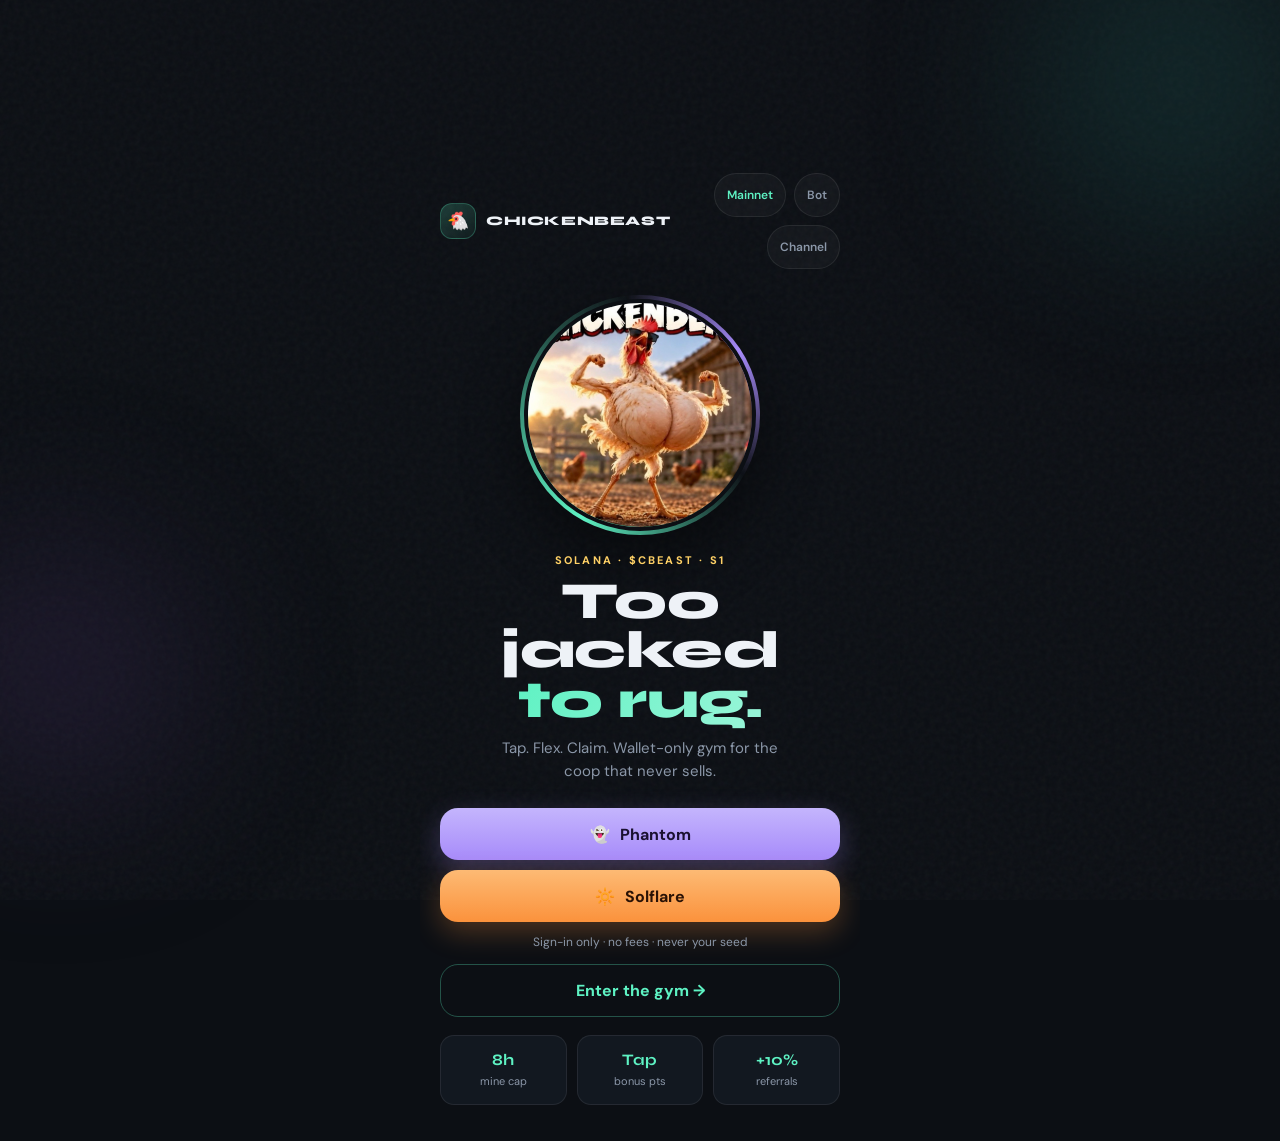
==== index.html @ 119852f8 "Feature pack: missions, streak calendar, sound, confetti, share card, weekly board" ====
<!DOCTYPE html>
<html lang="en">
<head>
  <meta charset="UTF-8" />
  <meta name="viewport" content="width=device-width, initial-scale=1, maximum-scale=1, user-scalable=no, viewport-fit=cover" />
  <title>CHICKENBEAST — Too Jacked To Rug</title>
  <meta name="theme-color" content="#0c0f14" />
  <meta name="apple-mobile-web-app-capable" content="yes" />
  <meta name="apple-mobile-web-app-status-bar-style" content="black-translucent" />
  <meta name="mobile-web-app-capable" content="yes" />
  <meta name="format-detection" content="telephone=no" />
  <script src="https://telegram.org/js/telegram-web-app.js"></script>
  <link rel="preconnect" href="https://fonts.googleapis.com" />
  <link rel="preconnect" href="https://fonts.gstatic.com" crossorigin />
  <link href="https://fonts.googleapis.com/css2?family=DM+Sans:opsz,wght@9..40,400;500;600;700&family=Syne:wght@700;800&display=swap" rel="stylesheet" />
  <link rel="stylesheet" href="styles.css" />
  <link rel="icon" href="data:image/svg+xml,<svg xmlns='http://www.w3.org/2000/svg' viewBox='0 0 100 100'><text y='.9em' font-size='90'>🐔</text></svg>" />
</head>
<body class="booting">
  <div class="noise"></div>
  <div class="orb orb-a"></div>
  <div class="orb orb-b"></div>
  <canvas id="confetti" class="confetti-cv"></canvas>

  <div id="landing" class="landing">
    <header class="l-top">
      <div class="mark">
        <span class="mark-icon">🐔</span>
        <span class="mark-text">CHICKENBEAST</span>
      </div>
      <div class="chips">
        <span class="chip">Mainnet</span>
        <a class="chip ghost" href="https://t.me/chickenbeastbot" target="_blank" rel="noopener">Bot</a>
        <a class="chip ghost" href="https://t.me/+sndtBvs3zHNkMGJk" target="_blank" rel="noopener">Channel</a>
      </div>
    </header>
    <div class="hero-block">
      <div class="hero-ring skel">
        <img src="chickenbeast.jpg" alt="ChickenBeast" class="hero-img" draggable="false" onload="this.parentElement.classList.remove('skel')" />
      </div>
      <p class="eyebrow">SOLANA · $CBEAST · S1</p>
      <h1 class="display">Too jacked<br/><em>to rug.</em></h1>
      <p class="lede">Tap. Flex. Claim. Wallet-only gym for the coop that never sells.</p>
    </div>
    <div class="cta-stack">
      <button class="cta cta-phantom" id="btnPhantom"><span>👻</span> Phantom</button>
      <button class="cta cta-solflare" id="btnSolflare"><span>🔆</span> Solflare</button>
      <p class="fine">Sign-in only · no fees · never your seed</p>
      <button class="cta cta-line" id="btnEnterApp">Enter the gym →</button>
    </div>
    <div class="feature-row">
      <div class="feat"><b>8h</b><span>mine cap</span></div>
      <div class="feat"><b>Tap</b><span>bonus pts</span></div>
      <div class="feat"><b>+10%</b><span>referrals</span></div>
    </div>
  </div>

  <div id="app" class="app hidden">
    <header class="bar">
      <div class="mark sm">
        <span class="mark-icon">🐔</span>
        <div>
          <div class="mark-text">CHICKENBEAST</div>
          <div class="bar-sub"><span id="onlineCount">1,284</span> online</div>
        </div>
      </div>
      <div class="bar-actions">
        <button class="pill-btn" id="soundBtn" aria-label="Sound" title="Sound">🔊</button>
        <button class="pill-btn" id="walletChip" aria-label="Wallet">◎</button>
      </div>
    </header>

    <main class="views">
      <section class="view active" id="screen-home">
        <div class="score">
          <span class="score-label">Beast Points</span>
          <div class="score-val" id="bpDisplay">0</div>
          <div class="score-meta">
            <span class="tag" id="ratePill">75 BP/hr</span>
            <span class="tag soft" id="miningStatus">Mining</span>
            <span class="tag badge" id="seasonBadge">S1 · Rookie</span>
          </div>
        </div>
        <div class="arena">
          <button type="button" class="beast skel" id="tapArea" aria-label="Tap to flex">
            <img src="chickenbeast.jpg" alt="" class="beast-img" draggable="false" onload="this.parentElement.classList.remove('skel')" />
            <span class="ripple"></span>
            <span class="float-num" id="tapFeedback">+1</span>
          </button>
          <p class="arena-hint">Hold the flex</p>
        </div>
        <div class="grid-4">
          <div class="tile"><span>Tap</span><strong id="tapPower">+1</strong></div>
          <div class="tile"><span>Stamina</span><strong id="staminaText">1000</strong></div>
          <div class="tile"><span>Rank</span><strong id="rankName">Scrawny</strong></div>
          <div class="tile"><span>Streak</span><strong id="streak">0</strong></div>
        </div>
        <div class="panel">
          <div class="panel-row"><span id="rankFull">Scrawny Chick</span><span id="rankProgress">0 / 10k</span></div>
          <div class="track"><i id="rankBar" style="width:0%"></i></div>
          <p class="panel-note">Next · <span id="nextRank">Barnyard Broiler</span></p>
        </div>
        <div class="panel">
          <div class="panel-row"><span>Passive incubation</span><span class="tag">8h cap</span></div>
          <div class="track"><i id="passiveBar" style="width:0%"></i></div>
          <div class="panel-row end">
            <span id="passiveBP">0 BP ready</span>
            <button class="btn" id="collectBtn">Collect</button>
          </div>
        </div>
        <div class="panel">
          <div class="panel-row"><span>Stamina</span><span id="staminaFull">1000 / 1000</span></div>
          <div class="track mint"><i id="staminaBar" style="width:100%"></i></div>
        </div>
        <div class="panel">
          <div class="panel-row"><span>🔥 Cluck-in streak</span><span class="tag" id="dailyStreakLabel">0 days</span></div>
          <div class="streak-cal" id="streakCal"></div>
        </div>
        <div class="panel">
          <div class="panel-row"><span>🎯 Daily missions</span><span class="tag soft" id="missionProgress">0/3</span></div>
          <div id="missionsList" class="missions"></div>
        </div>
      </section>

      <section class="view" id="screen-boosts">
        <h2 class="view-title">Stack</h2>
        <p class="view-sub">Upgrades need a connected wallet.</p>
        <div class="panel accent">
          <div class="panel-row">
            <div>
              <strong class="big">Mega Flex</strong>
              <p class="view-sub tight">2× earnings · 10 min</p>
            </div>
            <button class="btn" id="megaFlexBtn">350 BP</button>
          </div>
        </div>
        <div id="upgradesGrid" class="stack"></div>
        <div class="panel">
          <div class="panel-row"><span>🎁 Daily cluck-in</span><span class="tag" id="dailyBadge">Ready</span></div>
          <p class="view-sub tight">Free BP every 24h. Builds streak.</p>
          <button class="btn wide" id="dailyBtn">Claim daily</button>
        </div>
      </section>

      <section class="view" id="screen-friends">
        <h2 class="view-title">Coop</h2>
        <p class="view-sub">Referrals · leaderboard · community</p>
        <div class="panel center">
          <p class="score-label">Referral</p>
          <div class="ref" id="refCode">Connect wallet</div>
          <div class="row-gap">
            <button class="btn" id="copyRef">Copy</button>
            <button class="btn ghost" id="shareRef">Share</button>
            <button class="btn ghost" id="shareCardBtn">Card</button>
          </div>
        </div>
        <div class="grid-2">
          <div class="tile tall"><span>Friends</span><strong id="friendCount">0</strong></div>
          <div class="tile tall"><span>Earned</span><strong id="refEarned">0 BP</strong></div>
        </div>
        <div class="panel">
          <div class="panel-row"><span>📢 Channel</span><span class="tag soft">Official</span></div>
          <p class="view-sub tight">News, drops, and coop updates.</p>
          <a class="btn wide" href="https://t.me/+sndtBvs3zHNkMGJk" target="_blank" rel="noopener" style="text-align:center;text-decoration:none;display:block;line-height:1.2;padding-top:13px">Join Chicken Beast</a>
        </div>
        <div class="panel">
          <div class="panel-row"><span>💬 Public group</span><span class="tag soft">Soon</span></div>
          <p class="view-sub tight">Member chat — create a group &amp; add the bot, then we link it here.</p>
          <button class="btn wide ghost" id="joinGroupBtn" disabled>Join coop (coming)</button>
        </div>
        <h3 class="board-title">Leaderboard</h3>
        <div class="tabs">
          <button class="tab active" data-board="all">All-time</button>
          <button class="tab" data-board="week">This week</button>
        </div>
        <div class="panel board-you" id="boardYou">
          <div class="lb-row you">
            <span class="lb-pos" id="youPos">—</span>
            <span class="lb-name" id="youName">You</span>
            <span class="lb-bp" id="youBp">0</span>
          </div>
        </div>
        <div class="board" id="leaderboard"></div>
      </section>

      <section class="view" id="screen-wallet">
        <h2 class="view-title">Wallet</h2>
        <p class="view-sub">Phantom or Solflare · mainnet</p>
        <div class="panel">
          <div class="status" id="walletStatus"><i class="dot off"></i> Not connected</div>
          <button class="btn wide" id="connectWalletBtn">Connect wallet</button>
          <button class="btn ghost wide hidden" id="disconnectWalletBtn">Disconnect</button>
        </div>
        <div class="panel claim">
          <p class="score-label">Available to claim</p>
          <div class="score-val sm" id="claimAmount">0.00</div>
          <p class="unit">$CBEAST · 1K BP = 1</p>
          <div class="grid-2 tight">
            <div class="tile"><span>Claimed</span><strong id="claimedTotal">0</strong></div>
            <div class="tile"><span>Min</span><strong>0.1</strong></div>
          </div>
          <button class="btn wide" id="claimCoinBtn">Claim coins</button>
          <p class="fine claim-note" id="claimNote">On-chain claim program coming — balance is recorded to your wallet profile.</p>
          <div class="ca">
            <span>CA</span>
            <code id="ca">GBFHyayakxkcTWUXHEJKTnWY82f5C8MpoRzB6YBopump</code>
            <button class="btn ghost sm" id="copyCa">Copy</button>
          </div>
        </div>
        <div class="panel">
          <div class="kv"><span>Season badge</span><b id="detailBadge">S1 · Rookie</b></div>
          <div class="kv"><span>Rank</span><b id="detailRank">Scrawny Chick</b></div>
          <div class="kv"><span>Mined</span><b id="detailMined">0 BP</b></div>
          <div class="kv"><span>Wallet</span><b id="detailUser">—</b></div>
        </div>
      </section>
    </main>

    <nav class="dock">
      <button class="dock-item active" data-screen="home"><span>🏋️</span>Gym</button>
      <button class="dock-item" data-screen="boosts"><span>💊</span>Boosts</button>
      <button class="dock-item" data-screen="friends"><span>🐥</span>Friends</button>
      <button class="dock-item" data-screen="wallet"><span>💼</span>Wallet</button>
    </nav>
  </div>

  <div id="toast" class="toast hidden" role="status"></div>
  <script src="app.js"></script>
</body>
</html>
---- styles.css ----
:root{--ink:#0c0f14;--ink-2:#12171f;--panel:rgba(22,28,38,.72);--line:rgba(255,255,255,.08);--text:#eef2f7;--mute:#8b97a8;--mint:#5ef2c3;--mint-dim:#2dd4a8;--coral:#ff7a6b;--sun:#ffd166;--phantom:#a78bfa;--solflare:#fb923c;--radius:20px;--radius-sm:14px;--dock:72px;--font:"DM Sans",system-ui,sans-serif;--display:"Syne",system-ui,sans-serif}*,*::before,*::after{box-sizing:border-box;margin:0;padding:0}html,body{height:100%}html{-webkit-text-size-adjust:100%}body{font-family:var(--font);color:var(--text);background:var(--ink);overflow-x:hidden;-webkit-font-smoothing:antialiased;overscroll-behavior:none;min-height:100dvh;min-height:-webkit-fill-available;touch-action:manipulation}body.tg-webapp{padding-top:env(safe-area-inset-top);padding-bottom:env(safe-area-inset-bottom)}body.picker-open{overflow:hidden}body.booting .landing,body.booting .app{opacity:0}body.booting .landing{animation:bootReveal .01s ease .8s forwards}@keyframes bootReveal{to{opacity:1}}.landing,.app{transition:opacity .35s ease}.hidden{display:none!important}.noise{pointer-events:none;position:fixed;inset:0;z-index:0;opacity:.04;background-image:url("data:image/svg+xml,%3Csvg viewBox='0 0 200 200' xmlns='http://www.w3.org/2000/svg'%3E%3Cfilter id='n'%3E%3CfeTurbulence type='fractalNoise' baseFrequency='0.85' numOctaves='4' stitchTiles='stitch'/%3E%3C/filter%3E%3Crect width='100%25' height='100%25' filter='url(%23n)'/%3E%3C/svg%3E")}.orb{pointer-events:none;position:fixed;border-radius:50%;filter:blur(80px);z-index:0;opacity:.35}.orb-a{width:320px;height:320px;top:-80px;right:-60px;background:#1a4d4a}.orb-b{width:280px;height:280px;bottom:10%;left:-80px;background:#3b2a55}.landing{position:relative;z-index:1;min-height:100dvh;max-width:440px;margin:0 auto;padding:18px 20px 36px;display:flex;flex-direction:column;gap:18px;overflow-y:auto;-webkit-overflow-scrolling:touch}.l-top{display:flex;align-items:center;justify-content:space-between}.mark{display:flex;align-items:center;gap:10px}.mark.sm{gap:8px}.mark-icon{width:36px;height:36px;border-radius:12px;display:grid;place-items:center;background:linear-gradient(145deg,rgba(94,242,195,.2),rgba(94,242,195,.05));border:1px solid rgba(94,242,195,.25);font-size:18px}.mark-text{font-family:var(--display);font-weight:800;font-size:13px;letter-spacing:.6px}.chips{display:flex;gap:8px;flex-wrap:wrap;justify-content:flex-end}.chip{font-size:12px;font-weight:600;padding:7px 12px;border-radius:999px;border:1px solid var(--line);background:rgba(255,255,255,.03);color:var(--mint);text-decoration:none;min-height:44px;display:inline-flex;align-items:center}.chip.ghost{color:var(--mute)}.hero-block{text-align:center;margin-top:8px}.hero-ring{width:min(240px,68vw);aspect-ratio:1;margin:0 auto 18px;border-radius:50%;padding:4px;background:conic-gradient(from 210deg,var(--mint),transparent 40%,var(--phantom),transparent 75%,var(--mint));box-shadow:0 24px 60px rgba(0,0,0,.45);animation:spinGlow 12s linear infinite}@keyframes spinGlow{to{filter:hue-rotate(25deg)}}.hero-img{width:100%;height:100%;object-fit:cover;border-radius:50%;border:4px solid var(--ink);display:block;background:var(--ink-2)}.eyebrow{font-size:11px;font-weight:700;letter-spacing:2.2px;color:var(--sun);margin-bottom:10px}.display{font-family:var(--display);font-weight:800;font-size:clamp(40px,12vw,52px);line-height:.95;letter-spacing:-.5px;margin-bottom:12px}.display em{font-style:normal;background:linear-gradient(120deg,var(--mint),#9af5d8);-webkit-background-clip:text;background-clip:text;color:transparent}.lede{color:var(--mute);font-size:15px;line-height:1.5;max-width:300px;margin:0 auto}.cta-stack{display:flex;flex-direction:column;gap:10px;margin-top:8px}.cta{width:100%;border:none;cursor:pointer;border-radius:18px;padding:15px 18px;font-family:var(--font);font-size:16px;font-weight:700;display:flex;align-items:center;justify-content:center;gap:10px;transition:transform .12s;min-height:52px}.cta:active{transform:scale(.98)}.cta-phantom{background:linear-gradient(180deg,#c4b5fd,var(--phantom));color:#1a1030;box-shadow:0 10px 28px rgba(167,139,250,.3)}.cta-solflare{background:linear-gradient(180deg,#fdba74,var(--solflare));color:#2a1205;box-shadow:0 10px 28px rgba(251,146,60,.28)}.cta-line{background:transparent;color:var(--mint);border:1px solid rgba(94,242,195,.3)}.fine{text-align:center;font-size:12px;color:var(--mute);margin:2px 0 4px}.feature-row{display:grid;grid-template-columns:1fr 1fr 1fr;gap:10px;margin-top:auto}.feat{background:var(--panel);backdrop-filter:blur(12px);border:1px solid var(--line);border-radius:var(--radius-sm);padding:14px 8px;text-align:center}.feat b{display:block;font-family:var(--display);font-size:16px;color:var(--mint)}.feat span{font-size:11px;color:var(--mute)}.app{position:relative;z-index:1;height:100dvh;max-width:440px;margin:0 auto;display:flex;flex-direction:column}.bar{display:flex;align-items:center;justify-content:space-between;padding:14px 16px;flex-shrink:0}.bar-sub{font-size:11px;color:var(--mute)}.pill-btn{width:44px;height:44px;border-radius:14px;border:1px solid var(--line);background:var(--panel);color:var(--mint);font-size:16px;cursor:pointer;min-height:44px}.views{flex:1;overflow-y:auto;overflow-x:hidden;padding:0 16px calc(var(--dock) + 16px);-webkit-overflow-scrolling:touch}.view{display:none;animation:up .28s ease}.view.active{display:block}@keyframes up{from{opacity:0;transform:translateY(10px)}to{opacity:1;transform:none}}.view-title{font-family:var(--display);font-size:26px;font-weight:800;margin:6px 0 4px}.view-sub{color:var(--mute);font-size:14px;margin-bottom:16px}.view-sub.tight{margin-bottom:8px;font-size:13px}.score{text-align:center;padding:10px 0 6px}.score-label{font-size:11px;font-weight:700;letter-spacing:1.4px;text-transform:uppercase;color:var(--mute)}.score-val{font-family:var(--display);font-weight:800;font-size:52px;line-height:1.05;letter-spacing:-1px;background:linear-gradient(180deg,#fff,var(--mint));-webkit-background-clip:text;background-clip:text;color:transparent;margin:4px 0 10px}.score-val.sm{font-size:40px}.score-meta{display:flex;justify-content:center;gap:8px;flex-wrap:wrap}.tag{font-size:12px;font-weight:600;padding:5px 11px;border-radius:999px;background:rgba(94,242,195,.12);color:var(--mint);border:1px solid rgba(94,242,195,.2)}.tag.soft{background:rgba(255,255,255,.04);border-color:var(--line);color:var(--mute)}.arena{display:flex;flex-direction:column;align-items:center;padding:10px 0 14px}.beast{position:relative;width:min(210px,56vw);aspect-ratio:1;border:none;background:none;cursor:pointer;padding:0;border-radius:50%;-webkit-tap-highlight-color:transparent;touch-action:manipulation;min-height:44px}.beast-img{width:100%;height:100%;object-fit:cover;border-radius:50%;border:3px solid rgba(94,242,195,.55);box-shadow:0 0 0 8px rgba(94,242,195,.08),0 18px 40px rgba(0,0,0,.4);transition:transform .08s ease;background:var(--ink-2)}.beast:active .beast-img{transform:scale(.93)}.ripple{position:absolute;inset:-6px;border-radius:50%;border:2px solid transparent;pointer-events:none}.beast:active .ripple{border-color:var(--mint);animation:ring .4s ease-out}@keyframes ring{from{transform:scale(.95);opacity:1}to{transform:scale(1.12);opacity:0}}.float-num{position:absolute;top:38%;left:50%;transform:translate(-50%,-50%) scale(0);font-family:var(--display);font-size:28px;font-weight:800;color:var(--mint);pointer-events:none;opacity:0;text-shadow:0 2px 12px rgba(0,0,0,.6)}.float-num.pop{animation:pop .55s ease-out forwards}@keyframes pop{0%{opacity:1;transform:translate(-50%,-50%) scale(.5)}55%{opacity:1;transform:translate(-50%,-95%) scale(1.1)}100%{opacity:0;transform:translate(-50%,-130%) scale(1)}}.arena-hint{margin-top:12px;font-size:11px;font-weight:700;letter-spacing:2px;text-transform:uppercase;color:var(--mute)}.grid-4{display:grid;grid-template-columns:repeat(4,1fr);gap:8px;margin-bottom:12px}.grid-2{display:grid;grid-template-columns:1fr 1fr;gap:10px;margin-bottom:12px}.grid-2.tight{margin:12px 0}.tile{background:var(--panel);border:1px solid var(--line);border-radius:var(--radius-sm);padding:12px 8px;text-align:center;backdrop-filter:blur(10px)}.tile.tall{padding:18px 10px}.tile span{display:block;font-size:10px;color:var(--mute);letter-spacing:.4px;margin-bottom:3px}.tile strong{font-size:15px;font-weight:700;color:var(--mint)}.tile.tall strong{font-size:22px}.panel{background:var(--panel);border:1px solid var(--line);border-radius:var(--radius);padding:14px 16px;margin-bottom:12px;backdrop-filter:blur(12px)}.panel.accent{border-color:rgba(255,122,107,.3);background:linear-gradient(135deg,rgba(255,122,107,.1),var(--panel))}.panel.claim{border-color:rgba(94,242,195,.25)}.panel.center{text-align:center}.panel-row{display:flex;justify-content:space-between;align-items:center;font-size:13px;color:var(--mute);margin-bottom:8px}.panel-row.end{margin-bottom:0;margin-top:10px;color:var(--text)}.panel-note{font-size:12px;color:var(--mute);margin-top:6px}.big{font-family:var(--display);font-size:18px;color:var(--text)}.track{height:7px;border-radius:999px;background:rgba(255,255,255,.06);overflow:hidden}.track i{display:block;height:100%;border-radius:999px;background:linear-gradient(90deg,var(--mint-dim),var(--mint));transition:width .3s ease}.track.mint i{background:linear-gradient(90deg,#14b8a6,var(--mint))}.btn{font-family:var(--font);font-weight:700;font-size:14px;border:none;cursor:pointer;border-radius:12px;padding:10px 16px;background:var(--mint);color:#0a1412;transition:transform .12s,opacity .15s;min-height:44px}.btn:active{transform:scale(.97)}.btn:disabled{opacity:.4;cursor:not-allowed}.btn.ghost{background:transparent;color:var(--text);border:1px solid var(--line)}.btn.wide{width:100%;padding:13px;margin-top:4px}.btn.sm{padding:8px 12px;font-size:12px}.row-gap{display:flex;gap:10px;justify-content:center;margin-top:12px}.stack{display:flex;flex-direction:column;gap:10px;margin-bottom:12px}.upgrade{background:var(--panel);border:1px solid var(--line);border-radius:var(--radius);padding:14px 16px}.upgrade-top{display:flex;justify-content:space-between;align-items:center;margin-bottom:4px}.upgrade-name{font-weight:700}.upgrade-lvl{font-size:11px;color:var(--mute);background:rgba(255,255,255,.05);padding:3px 8px;border-radius:999px}.upgrade-desc{font-size:12px;color:var(--mute);margin-bottom:4px}.upgrade-effect{font-size:13px;color:var(--mint);font-weight:600;margin-bottom:10px}.ref{font-family:var(--display);font-size:22px;font-weight:800;color:var(--mint);margin:8px 0 4px;word-break:break-all}.status{display:flex;align-items:center;gap:8px;font-size:14px;margin-bottom:12px}.dot{width:8px;height:8px;border-radius:50%;display:inline-block}.dot.on{background:var(--mint);box-shadow:0 0 8px var(--mint)}.dot.off{background:#64748b}.unit{text-align:center;color:var(--mute);font-size:13px;margin-bottom:8px}.ca{margin-top:14px;padding:12px;border-radius:var(--radius-sm);background:rgba(0,0,0,.25);display:flex;flex-direction:column;gap:6px}.ca span{font-size:11px;color:var(--mute);letter-spacing:.5px}.ca code{font-size:12px;word-break:break-all}.kv{display:flex;justify-content:space-between;font-size:13px;padding:8px 0;border-bottom:1px solid var(--line)}.kv:last-child{border-bottom:none}.kv span{color:var(--mute)}.dock{position:fixed;bottom:0;left:50%;transform:translateX(-50%);width:100%;max-width:440px;height:calc(var(--dock) + env(safe-area-inset-bottom,0px));padding-bottom:env(safe-area-inset-bottom,0px);background:rgba(12,15,20,.88);backdrop-filter:blur(18px);border-top:1px solid var(--line);display:flex;z-index:50;box-shadow:0 -12px 40px rgba(0,0,0,.35)}.dock-item{flex:1;border:none;background:none;cursor:pointer;display:flex;flex-direction:column;align-items:center;justify-content:center;gap:3px;color:var(--mute);font-family:var(--font);font-size:11px;font-weight:600;padding:8px 0;transition:color .15s;min-height:52px}.dock-item span{font-size:20px;line-height:1}.dock-item.active{color:var(--mint)}.dock-item.active span{transform:translateY(-1px)}.toast{position:fixed;z-index:100;bottom:calc(var(--dock) + 18px + env(safe-area-inset-bottom,0px));left:50%;transform:translateX(-50%);background:var(--ink-2);border:1px solid var(--line);color:var(--text);padding:12px 18px;border-radius:999px;font-size:13px;font-weight:500;max-width:90%;text-align:center;box-shadow:0 12px 40px rgba(0,0,0,.45);transition:opacity .25s,transform .25s}.toast.hidden{opacity:0;pointer-events:none;transform:translateX(-50%) translateY(10px)}.toast.ok{border-color:rgba(94,242,195,.35)}.toast.err{border-color:rgba(255,122,107,.4);color:#fecaca}.picker-overlay{position:fixed;inset:0;z-index:200;background:rgba(0,0,0,.7);display:flex;align-items:flex-end;justify-content:center;opacity:0;pointer-events:none;transition:opacity .2s}.picker-overlay.open{opacity:1;pointer-events:auto}.picker-sheet{width:100%;max-width:440px;background:var(--ink-2);border-radius:22px 22px 0 0;border:1px solid var(--line);border-bottom:none;padding:22px 18px calc(22px + env(safe-area-inset-bottom,0px));transform:translateY(16px);transition:transform .2s}.picker-overlay.open .picker-sheet{transform:none}.picker-title{font-family:var(--display);font-size:20px;font-weight:800;margin-bottom:4px}.picker-sub{font-size:13px;color:var(--mute);margin-bottom:16px}.picker-btn{width:100%;display:flex;align-items:center;gap:12px;padding:14px 16px;margin-bottom:10px;border-radius:14px;border:1px solid var(--line);background:rgba(255,255,255,.04);color:var(--text);font-family:var(--font);font-size:16px;font-weight:600;cursor:pointer;min-height:48px}.picker-cancel{width:100%;margin-top:4px;padding:12px;border:none;background:transparent;color:var(--mute);font-family:var(--font);font-size:14px;cursor:pointer;min-height:44px}*{-webkit-tap-highlight-color:transparent}.cta:focus-visible,.btn:focus-visible,.dock-item:focus-visible{outline:2px solid var(--mint);outline-offset:2px}.board-title{font-family:var(--display);font-size:18px;font-weight:800;margin:8px 0 4px}.board{display:flex;flex-direction:column;gap:8px;margin-bottom:12px}.lb-row{display:grid;grid-template-columns:36px 1fr auto;align-items:center;gap:10px;padding:12px 14px;background:var(--panel);border:1px solid var(--line);border-radius:var(--radius-sm);backdrop-filter:blur(10px)}.lb-row.you{border-color:rgba(94,242,195,.35);background:linear-gradient(135deg,rgba(94,242,195,.1),var(--panel))}.lb-row.top1{border-color:rgba(255,209,102,.4)}.lb-row.top2{border-color:rgba(200,210,220,.25)}.lb-row.top3{border-color:rgba(255,122,107,.3)}.lb-pos{font-family:var(--display);font-weight:800;font-size:14px;color:var(--mute);text-align:center}.lb-row.top1 .lb-pos{color:var(--sun)}.lb-row.top2 .lb-pos{color:#cbd5e1}.lb-row.top3 .lb-pos{color:var(--coral)}.lb-name{font-size:14px;font-weight:600;overflow:hidden;text-overflow:ellipsis;white-space:nowrap}.lb-bp{font-size:13px;font-weight:700;color:var(--mint);white-space:nowrap}.board-you{margin-bottom:8px;padding:0;overflow:hidden}.board-you .lb-row{border:none;background:transparent}@media (max-height:700px){.hero-ring{width:min(180px,52vw);margin-bottom:10px}.display{font-size:clamp(32px,10vw,40px);margin-bottom:8px}.lede{font-size:14px}.landing{padding:12px 16px 24px;gap:12px}.score-val{font-size:42px}.beast{width:min(170px,48vw)}}@media (max-width:360px){.grid-4{gap:6px}.tile{padding:10px 4px}.tile strong{font-size:13px}.mark-text{font-size:12px}}@media (prefers-reduced-motion:reduce){*,*::before,*::after{animation-duration:.01ms!important;transition-duration:.01ms!important}.hero-ring{animation:none}}
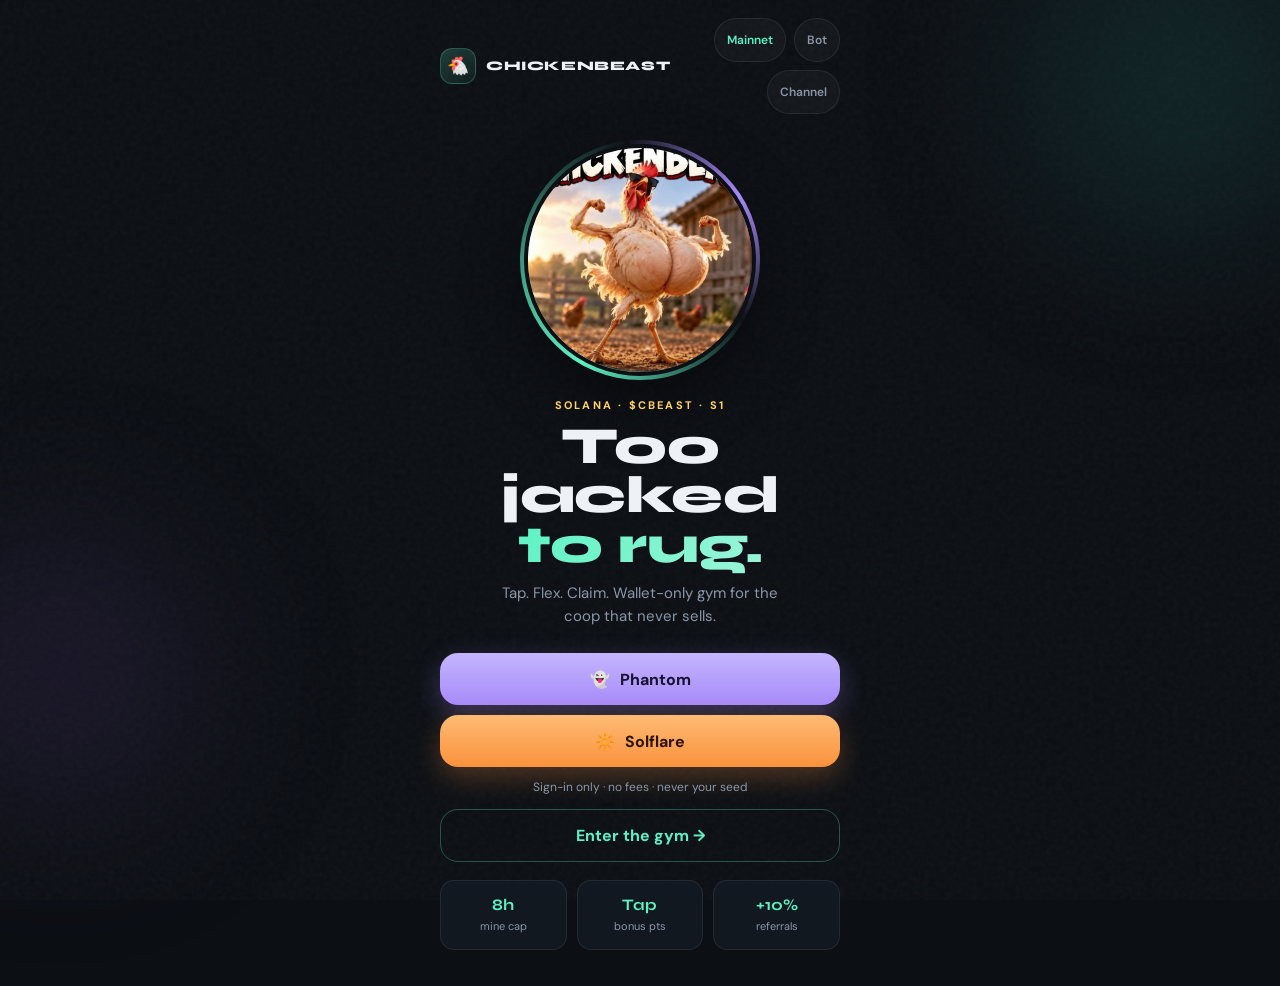
==== commit 3f57d259: "Add features.css + link from index" ====
--- a/index.html
+++ b/index.html
@@ -14,6 +14,7 @@
   <link rel="preconnect" href="https://fonts.gstatic.com" crossorigin />
   <link href="https://fonts.googleapis.com/css2?family=DM+Sans:opsz,wght@9..40,400;500;600;700&family=Syne:wght@700;800&display=swap" rel="stylesheet" />
   <link rel="stylesheet" href="styles.css" />
+  <link rel="stylesheet" href="features.css" />
   <link rel="icon" href="data:image/svg+xml,<svg xmlns='http://www.w3.org/2000/svg' viewBox='0 0 100 100'><text y='.9em' font-size='90'>🐔</text></svg>" />
 </head>
 <body class="booting">
--- a/styles.css
+++ b/styles.css
@@ -1 +1,23 @@
-:root{--ink:#0c0f14;--ink-2:#12171f;--panel:rgba(22,28,38,.72);--line:rgba(255,255,255,.08);--text:#eef2f7;--mute:#8b97a8;--mint:#5ef2c3;--mint-dim:#2dd4a8;--coral:#ff7a6b;--sun:#ffd166;--phantom:#a78bfa;--solflare:#fb923c;--radius:20px;--radius-sm:14px;--dock:72px;--font:"DM Sans",system-ui,sans-serif;--display:"Syne",system-ui,sans-serif}*,*::before,*::after{box-sizing:border-box;margin:0;padding:0}html,body{height:100%}html{-webkit-text-size-adjust:100%}body{font-family:var(--font);color:var(--text);background:var(--ink);overflow-x:hidden;-webkit-font-smoothing:antialiased;overscroll-behavior:none;min-height:100dvh;min-height:-webkit-fill-available;touch-action:manipulation}body.tg-webapp{padding-top:env(safe-area-inset-top);padding-bottom:env(safe-area-inset-bottom)}body.picker-open{overflow:hidden}body.booting .landing,body.booting .app{opacity:0}body.booting .landing{animation:bootReveal .01s ease .8s forwards}@keyframes bootReveal{to{opacity:1}}.landing,.app{transition:opacity .35s ease}.hidden{display:none!important}.noise{pointer-events:none;position:fixed;inset:0;z-index:0;opacity:.04;background-image:url("data:image/svg+xml,%3Csvg viewBox='0 0 200 200' xmlns='http://www.w3.org/2000/svg'%3E%3Cfilter id='n'%3E%3CfeTurbulence type='fractalNoise' baseFrequency='0.85' numOctaves='4' stitchTiles='stitch'/%3E%3C/filter%3E%3Crect width='100%25' height='100%25' filter='url(%23n)'/%3E%3C/svg%3E")}.orb{pointer-events:none;position:fixed;border-radius:50%;filter:blur(80px);z-index:0;opacity:.35}.orb-a{width:320px;height:320px;top:-80px;right:-60px;background:#1a4d4a}.orb-b{width:280px;height:280px;bottom:10%;left:-80px;background:#3b2a55}.landing{position:relative;z-index:1;min-height:100dvh;max-width:440px;margin:0 auto;padding:18px 20px 36px;display:flex;flex-direction:column;gap:18px;overflow-y:auto;-webkit-overflow-scrolling:touch}.l-top{display:flex;align-items:center;justify-content:space-between}.mark{display:flex;align-items:center;gap:10px}.mark.sm{gap:8px}.mark-icon{width:36px;height:36px;border-radius:12px;display:grid;place-items:center;background:linear-gradient(145deg,rgba(94,242,195,.2),rgba(94,242,195,.05));border:1px solid rgba(94,242,195,.25);font-size:18px}.mark-text{font-family:var(--display);font-weight:800;font-size:13px;letter-spacing:.6px}.chips{display:flex;gap:8px;flex-wrap:wrap;justify-content:flex-end}.chip{font-size:12px;font-weight:600;padding:7px 12px;border-radius:999px;border:1px solid var(--line);background:rgba(255,255,255,.03);color:var(--mint);text-decoration:none;min-height:44px;display:inline-flex;align-items:center}.chip.ghost{color:var(--mute)}.hero-block{text-align:center;margin-top:8px}.hero-ring{width:min(240px,68vw);aspect-ratio:1;margin:0 auto 18px;border-radius:50%;padding:4px;background:conic-gradient(from 210deg,var(--mint),transparent 40%,var(--phantom),transparent 75%,var(--mint));box-shadow:0 24px 60px rgba(0,0,0,.45);animation:spinGlow 12s linear infinite}@keyframes spinGlow{to{filter:hue-rotate(25deg)}}.hero-img{width:100%;height:100%;object-fit:cover;border-radius:50%;border:4px solid var(--ink);display:block;background:var(--ink-2)}.eyebrow{font-size:11px;font-weight:700;letter-spacing:2.2px;color:var(--sun);margin-bottom:10px}.display{font-family:var(--display);font-weight:800;font-size:clamp(40px,12vw,52px);line-height:.95;letter-spacing:-.5px;margin-bottom:12px}.display em{font-style:normal;background:linear-gradient(120deg,var(--mint),#9af5d8);-webkit-background-clip:text;background-clip:text;color:transparent}.lede{color:var(--mute);font-size:15px;line-height:1.5;max-width:300px;margin:0 auto}.cta-stack{display:flex;flex-direction:column;gap:10px;margin-top:8px}.cta{width:100%;border:none;cursor:pointer;border-radius:18px;padding:15px 18px;font-family:var(--font);font-size:16px;font-weight:700;display:flex;align-items:center;justify-content:center;gap:10px;transition:transform .12s;min-height:52px}.cta:active{transform:scale(.98)}.cta-phantom{background:linear-gradient(180deg,#c4b5fd,var(--phantom));color:#1a1030;box-shadow:0 10px 28px rgba(167,139,250,.3)}.cta-solflare{background:linear-gradient(180deg,#fdba74,var(--solflare));color:#2a1205;box-shadow:0 10px 28px rgba(251,146,60,.28)}.cta-line{background:transparent;color:var(--mint);border:1px solid rgba(94,242,195,.3)}.fine{text-align:center;font-size:12px;color:var(--mute);margin:2px 0 4px}.feature-row{display:grid;grid-template-columns:1fr 1fr 1fr;gap:10px;margin-top:auto}.feat{background:var(--panel);backdrop-filter:blur(12px);border:1px solid var(--line);border-radius:var(--radius-sm);padding:14px 8px;text-align:center}.feat b{display:block;font-family:var(--display);font-size:16px;color:var(--mint)}.feat span{font-size:11px;color:var(--mute)}.app{position:relative;z-index:1;height:100dvh;max-width:440px;margin:0 auto;display:flex;flex-direction:column}.bar{display:flex;align-items:center;justify-content:space-between;padding:14px 16px;flex-shrink:0}.bar-sub{font-size:11px;color:var(--mute)}.pill-btn{width:44px;height:44px;border-radius:14px;border:1px solid var(--line);background:var(--panel);color:var(--mint);font-size:16px;cursor:pointer;min-height:44px}.views{flex:1;overflow-y:auto;overflow-x:hidden;padding:0 16px calc(var(--dock) + 16px);-webkit-overflow-scrolling:touch}.view{display:none;animation:up .28s ease}.view.active{display:block}@keyframes up{from{opacity:0;transform:translateY(10px)}to{opacity:1;transform:none}}.view-title{font-family:var(--display);font-size:26px;font-weight:800;margin:6px 0 4px}.view-sub{color:var(--mute);font-size:14px;margin-bottom:16px}.view-sub.tight{margin-bottom:8px;font-size:13px}.score{text-align:center;padding:10px 0 6px}.score-label{font-size:11px;font-weight:700;letter-spacing:1.4px;text-transform:uppercase;color:var(--mute)}.score-val{font-family:var(--display);font-weight:800;font-size:52px;line-height:1.05;letter-spacing:-1px;background:linear-gradient(180deg,#fff,var(--mint));-webkit-background-clip:text;background-clip:text;color:transparent;margin:4px 0 10px}.score-val.sm{font-size:40px}.score-meta{display:flex;justify-content:center;gap:8px;flex-wrap:wrap}.tag{font-size:12px;font-weight:600;padding:5px 11px;border-radius:999px;background:rgba(94,242,195,.12);color:var(--mint);border:1px solid rgba(94,242,195,.2)}.tag.soft{background:rgba(255,255,255,.04);border-color:var(--line);color:var(--mute)}.arena{display:flex;flex-direction:column;align-items:center;padding:10px 0 14px}.beast{position:relative;width:min(210px,56vw);aspect-ratio:1;border:none;background:none;cursor:pointer;padding:0;border-radius:50%;-webkit-tap-highlight-color:transparent;touch-action:manipulation;min-height:44px}.beast-img{width:100%;height:100%;object-fit:cover;border-radius:50%;border:3px solid rgba(94,242,195,.55);box-shadow:0 0 0 8px rgba(94,242,195,.08),0 18px 40px rgba(0,0,0,.4);transition:transform .08s ease;background:var(--ink-2)}.beast:active .beast-img{transform:scale(.93)}.ripple{position:absolute;inset:-6px;border-radius:50%;border:2px solid transparent;pointer-events:none}.beast:active .ripple{border-color:var(--mint);animation:ring .4s ease-out}@keyframes ring{from{transform:scale(.95);opacity:1}to{transform:scale(1.12);opacity:0}}.float-num{position:absolute;top:38%;left:50%;transform:translate(-50%,-50%) scale(0);font-family:var(--display);font-size:28px;font-weight:800;color:var(--mint);pointer-events:none;opacity:0;text-shadow:0 2px 12px rgba(0,0,0,.6)}.float-num.pop{animation:pop .55s ease-out forwards}@keyframes pop{0%{opacity:1;transform:translate(-50%,-50%) scale(.5)}55%{opacity:1;transform:translate(-50%,-95%) scale(1.1)}100%{opacity:0;transform:translate(-50%,-130%) scale(1)}}.arena-hint{margin-top:12px;font-size:11px;font-weight:700;letter-spacing:2px;text-transform:uppercase;color:var(--mute)}.grid-4{display:grid;grid-template-columns:repeat(4,1fr);gap:8px;margin-bottom:12px}.grid-2{display:grid;grid-template-columns:1fr 1fr;gap:10px;margin-bottom:12px}.grid-2.tight{margin:12px 0}.tile{background:var(--panel);border:1px solid var(--line);border-radius:var(--radius-sm);padding:12px 8px;text-align:center;backdrop-filter:blur(10px)}.tile.tall{padding:18px 10px}.tile span{display:block;font-size:10px;color:var(--mute);letter-spacing:.4px;margin-bottom:3px}.tile strong{font-size:15px;font-weight:700;color:var(--mint)}.tile.tall strong{font-size:22px}.panel{background:var(--panel);border:1px solid var(--line);border-radius:var(--radius);padding:14px 16px;margin-bottom:12px;backdrop-filter:blur(12px)}.panel.accent{border-color:rgba(255,122,107,.3);background:linear-gradient(135deg,rgba(255,122,107,.1),var(--panel))}.panel.claim{border-color:rgba(94,242,195,.25)}.panel.center{text-align:center}.panel-row{display:flex;justify-content:space-between;align-items:center;font-size:13px;color:var(--mute);margin-bottom:8px}.panel-row.end{margin-bottom:0;margin-top:10px;color:var(--text)}.panel-note{font-size:12px;color:var(--mute);margin-top:6px}.big{font-family:var(--display);font-size:18px;color:var(--text)}.track{height:7px;border-radius:999px;background:rgba(255,255,255,.06);overflow:hidden}.track i{display:block;height:100%;border-radius:999px;background:linear-gradient(90deg,var(--mint-dim),var(--mint));transition:width .3s ease}.track.mint i{background:linear-gradient(90deg,#14b8a6,var(--mint))}.btn{font-family:var(--font);font-weight:700;font-size:14px;border:none;cursor:pointer;border-radius:12px;padding:10px 16px;background:var(--mint);color:#0a1412;transition:transform .12s,opacity .15s;min-height:44px}.btn:active{transform:scale(.97)}.btn:disabled{opacity:.4;cursor:not-allowed}.btn.ghost{background:transparent;color:var(--text);border:1px solid var(--line)}.btn.wide{width:100%;padding:13px;margin-top:4px}.btn.sm{padding:8px 12px;font-size:12px}.row-gap{display:flex;gap:10px;justify-content:center;margin-top:12px}.stack{display:flex;flex-direction:column;gap:10px;margin-bottom:12px}.upgrade{background:var(--panel);border:1px solid var(--line);border-radius:var(--radius);padding:14px 16px}.upgrade-top{display:flex;justify-content:space-between;align-items:center;margin-bottom:4px}.upgrade-name{font-weight:700}.upgrade-lvl{font-size:11px;color:var(--mute);background:rgba(255,255,255,.05);padding:3px 8px;border-radius:999px}.upgrade-desc{font-size:12px;color:var(--mute);margin-bottom:4px}.upgrade-effect{font-size:13px;color:var(--mint);font-weight:600;margin-bottom:10px}.ref{font-family:var(--display);font-size:22px;font-weight:800;color:var(--mint);margin:8px 0 4px;word-break:break-all}.status{display:flex;align-items:center;gap:8px;font-size:14px;margin-bottom:12px}.dot{width:8px;height:8px;border-radius:50%;display:inline-block}.dot.on{background:var(--mint);box-shadow:0 0 8px var(--mint)}.dot.off{background:#64748b}.unit{text-align:center;color:var(--mute);font-size:13px;margin-bottom:8px}.ca{margin-top:14px;padding:12px;border-radius:var(--radius-sm);background:rgba(0,0,0,.25);display:flex;flex-direction:column;gap:6px}.ca span{font-size:11px;color:var(--mute);letter-spacing:.5px}.ca code{font-size:12px;word-break:break-all}.kv{display:flex;justify-content:space-between;font-size:13px;padding:8px 0;border-bottom:1px solid var(--line)}.kv:last-child{border-bottom:none}.kv span{color:var(--mute)}.dock{position:fixed;bottom:0;left:50%;transform:translateX(-50%);width:100%;max-width:440px;height:calc(var(--dock) + env(safe-area-inset-bottom,0px));padding-bottom:env(safe-area-inset-bottom,0px);background:rgba(12,15,20,.88);backdrop-filter:blur(18px);border-top:1px solid var(--line);display:flex;z-index:50;box-shadow:0 -12px 40px rgba(0,0,0,.35)}.dock-item{flex:1;border:none;background:none;cursor:pointer;display:flex;flex-direction:column;align-items:center;justify-content:center;gap:3px;color:var(--mute);font-family:var(--font);font-size:11px;font-weight:600;padding:8px 0;transition:color .15s;min-height:52px}.dock-item span{font-size:20px;line-height:1}.dock-item.active{color:var(--mint)}.dock-item.active span{transform:translateY(-1px)}.toast{position:fixed;z-index:100;bottom:calc(var(--dock) + 18px + env(safe-area-inset-bottom,0px));left:50%;transform:translateX(-50%);background:var(--ink-2);border:1px solid var(--line);color:var(--text);padding:12px 18px;border-radius:999px;font-size:13px;font-weight:500;max-width:90%;text-align:center;box-shadow:0 12px 40px rgba(0,0,0,.45);transition:opacity .25s,transform .25s}.toast.hidden{opacity:0;pointer-events:none;transform:translateX(-50%) translateY(10px)}.toast.ok{border-color:rgba(94,242,195,.35)}.toast.err{border-color:rgba(255,122,107,.4);color:#fecaca}.picker-overlay{position:fixed;inset:0;z-index:200;background:rgba(0,0,0,.7);display:flex;align-items:flex-end;justify-content:center;opacity:0;pointer-events:none;transition:opacity .2s}.picker-overlay.open{opacity:1;pointer-events:auto}.picker-sheet{width:100%;max-width:440px;background:var(--ink-2);border-radius:22px 22px 0 0;border:1px solid var(--line);border-bottom:none;padding:22px 18px calc(22px + env(safe-area-inset-bottom,0px));transform:translateY(16px);transition:transform .2s}.picker-overlay.open .picker-sheet{transform:none}.picker-title{font-family:var(--display);font-size:20px;font-weight:800;margin-bottom:4px}.picker-sub{font-size:13px;color:var(--mute);margin-bottom:16px}.picker-btn{width:100%;display:flex;align-items:center;gap:12px;padding:14px 16px;margin-bottom:10px;border-radius:14px;border:1px solid var(--line);background:rgba(255,255,255,.04);color:var(--text);font-family:var(--font);font-size:16px;font-weight:600;cursor:pointer;min-height:48px}.picker-cancel{width:100%;margin-top:4px;padding:12px;border:none;background:transparent;color:var(--mute);font-family:var(--font);font-size:14px;cursor:pointer;min-height:44px}*{-webkit-tap-highlight-color:transparent}.cta:focus-visible,.btn:focus-visible,.dock-item:focus-visible{outline:2px solid var(--mint);outline-offset:2px}.board-title{font-family:var(--display);font-size:18px;font-weight:800;margin:8px 0 4px}.board{display:flex;flex-direction:column;gap:8px;margin-bottom:12px}.lb-row{display:grid;grid-template-columns:36px 1fr auto;align-items:center;gap:10px;padding:12px 14px;background:var(--panel);border:1px solid var(--line);border-radius:var(--radius-sm);backdrop-filter:blur(10px)}.lb-row.you{border-color:rgba(94,242,195,.35);background:linear-gradient(135deg,rgba(94,242,195,.1),var(--panel))}.lb-row.top1{border-color:rgba(255,209,102,.4)}.lb-row.top2{border-color:rgba(200,210,220,.25)}.lb-row.top3{border-color:rgba(255,122,107,.3)}.lb-pos{font-family:var(--display);font-weight:800;font-size:14px;color:var(--mute);text-align:center}.lb-row.top1 .lb-pos{color:var(--sun)}.lb-row.top2 .lb-pos{color:#cbd5e1}.lb-row.top3 .lb-pos{color:var(--coral)}.lb-name{font-size:14px;font-weight:600;overflow:hidden;text-overflow:ellipsis;white-space:nowrap}.lb-bp{font-size:13px;font-weight:700;color:var(--mint);white-space:nowrap}.board-you{margin-bottom:8px;padding:0;overflow:hidden}.board-you .lb-row{border:none;background:transparent}@media (max-height:700px){.hero-ring{width:min(180px,52vw);margin-bottom:10px}.display{font-size:clamp(32px,10vw,40px);margin-bottom:8px}.lede{font-size:14px}.landing{padding:12px 16px 24px;gap:12px}.score-val{font-size:42px}.beast{width:min(170px,48vw)}}@media (max-width:360px){.grid-4{gap:6px}.tile{padding:10px 4px}.tile strong{font-size:13px}.mark-text{font-size:12px}}@media (prefers-reduced-motion:reduce){*,*::before,*::after{animation-duration:.01ms!important;transition-duration:.01ms!important}.hero-ring{animation:none}}
+:root{--ink:#0c0f14;--ink-2:#12171f;--panel:rgba(22,28,38,.72);--line:rgba(255,255,255,.08);--text:#eef2f7;--mute:#8b97a8;--mint:#5ef2c3;--mint-dim:#2dd4a8;--coral:#ff7a6b;--sun:#ffd166;--phantom:#a78bfa;--solflare:#fb923c;--radius:20px;--radius-sm:14px;--dock:72px;--font:"DM Sans",system-ui,sans-serif;--display:"Syne",system-ui,sans-serif}*,*::before,*::after{box-sizing:border-box;margin:0;padding:0}html,body{height:100%}html{-webkit-text-size-adjust:100%}body{font-family:var(--font);color:var(--text);background:var(--ink);overflow-x:hidden;-webkit-font-smoothing:antialiased;overscroll-behavior:none;min-height:100dvh;min-height:-webkit-fill-available;touch-action:manipulation}body.tg-webapp{padding-top:env(safe-area-inset-top);padding-bottom:env(safe-area-inset-bottom)}body.picker-open{overflow:hidden}body.booting .landing,body.booting .app{opacity:0}body.booting .landing{animation:bootReveal .01s ease .8s forwards}@keyframes bootReveal{to{opacity:1}}.landing,.app{transition:opacity .35s ease}.hidden{display:none!important}.noise{pointer-events:none;position:fixed;inset:0;z-index:0;opacity:.04;background-image:url("data:image/svg+xml,%3Csvg viewBox='0 0 200 200' xmlns='http://www.w3.org/2000/svg'%3E%3Cfilter id='n'%3E%3CfeTurbulence type='fractalNoise' baseFrequency='0.85' numOctaves='4' stitchTiles='stitch'/%3E%3C/filter%3E%3Crect width='100%25' height='100%25' filter='url(%23n)'/%3E%3C/svg%3E")}.orb{pointer-events:none;position:fixed;border-radius:50%;filter:blur(80px);z-index:0;opacity:.35}.orb-a{width:320px;height:320px;top:-80px;right:-60px;background:#1a4d4a}.orb-b{width:280px;height:280px;bottom:10%;left:-80px;background:#3b2a55}.landing{position:relative;z-index:1;min-height:100dvh;max-width:440px;margin:0 auto;padding:18px 20px 36px;display:flex;flex-direction:column;gap:18px;overflow-y:auto;-webkit-overflow-scrolling:touch}.l-top{display:flex;align-items:center;justify-content:space-between}.mark{display:flex;align-items:center;gap:10px}.mark.sm{gap:8px}.mark-icon{width:36px;height:36px;border-radius:12px;display:grid;place-items:center;background:linear-gradient(145deg,rgba(94,242,195,.2),rgba(94,242,195,.05));border:1px solid rgba(94,242,195,.25);font-size:18px}.mark-text{font-family:var(--display);font-weight:800;font-size:13px;letter-spacing:.6px}.chips{display:flex;gap:8px;flex-wrap:wrap;justify-content:flex-end}.chip{font-size:12px;font-weight:600;padding:7px 12px;border-radius:999px;border:1px solid var(--line);background:rgba(255,255,255,.03);color:var(--mint);text-decoration:none;min-height:44px;display:inline-flex;align-items:center}.chip.ghost{color:var(--mute)}.hero-block{text-align:center;margin-top:8px}.hero-ring{width:min(240px,68vw);aspect-ratio:1;margin:0 auto 18px;border-radius:50%;padding:4px;background:conic-gradient(from 210deg,var(--mint),transparent 40%,var(--phantom),transparent 75%,var(--mint));box-shadow:0 24px 60px rgba(0,0,0,.45);animation:spinGlow 12s linear infinite}@keyframes spinGlow{to{filter:hue-rotate(25deg)}}.hero-img{width:100%;height:100%;object-fit:cover;border-radius:50%;border:4px solid var(--ink);display:block;background:var(--ink-2)}.eyebrow{font-size:11px;font-weight:700;letter-spacing:2.2px;color:var(--sun);margin-bottom:10px}.display{font-family:var(--display);font-weight:800;font-size:clamp(40px,12vw,52px);line-height:.95;letter-spacing:-.5px;margin-bottom:12px}.display em{font-style:normal;background:linear-gradient(120deg,var(--mint),#9af5d8);-webkit-background-clip:text;background-clip:text;color:transparent}.lede{color:var(--mute);font-size:15px;line-height:1.5;max-width:300px;margin:0 auto}.cta-stack{display:flex;flex-direction:column;gap:10px;margin-top:8px}.cta{width:100%;border:none;cursor:pointer;border-radius:18px;padding:15px 18px;font-family:var(--font);font-size:16px;font-weight:700;display:flex;align-items:center;justify-content:center;gap:10px;transition:transform .12s;min-height:52px}.cta:active{transform:scale(.98)}.cta-phantom{background:linear-gradient(180deg,#c4b5fd,var(--phantom));color:#1a1030;box-shadow:0 10px 28px rgba(167,139,250,.3)}.cta-solflare{background:linear-gradient(180deg,#fdba74,var(--solflare));color:#2a1205;box-shadow:0 10px 28px rgba(251,146,60,.28)}.cta-line{background:transparent;color:var(--mint);border:1px solid rgba(94,242,195,.3)}.fine{text-align:center;font-size:12px;color:var(--mute);margin:2px 0 4px}.feature-row{display:grid;grid-template-columns:1fr 1fr 1fr;gap:10px;margin-top:auto}.feat{background:var(--panel);backdrop-filter:blur(12px);border:1px solid var(--line);border-radius:var(--radius-sm);padding:14px 8px;text-align:center}.feat b{display:block;font-family:var(--display);font-size:16px;color:var(--mint)}.feat span{font-size:11px;color:var(--mute)}.app{position:relative;z-index:1;height:100dvh;max-width:440px;margin:0 auto;display:flex;flex-direction:column}.bar{display:flex;align-items:center;justify-content:space-between;padding:14px 16px;flex-shrink:0}.bar-sub{font-size:11px;color:var(--mute)}.pill-btn{width:44px;height:44px;border-radius:14px;border:1px solid var(--line);background:var(--panel);color:var(--mint);font-size:16px;cursor:pointer;min-height:44px}.views{flex:1;overflow-y:auto;overflow-x:hidden;padding:0 16px calc(var(--dock) + 16px);-webkit-overflow-scrolling:touch}.view{display:none;animation:up .28s ease}.view.active{display:block}@keyframes up{from{opacity:0;transform:translateY(10px)}to{opacity:1;transform:none}}.view-title{font-family:var(--display);font-size:26px;font-weight:800;margin:6px 0 4px}.view-sub{color:var(--mute);font-size:14px;margin-bottom:16px}.view-sub.tight{margin-bottom:8px;font-size:13px}.score{text-align:center;padding:10px 0 6px}.score-label{font-size:11px;font-weight:700;letter-spacing:1.4px;text-transform:uppercase;color:var(--mute)}.score-val{font-family:var(--display);font-weight:800;font-size:52px;line-height:1.05;letter-spacing:-1px;background:linear-gradient(180deg,#fff,var(--mint));-webkit-background-clip:text;background-clip:text;color:transparent;margin:4px 0 10px}.score-val.sm{font-size:40px}.score-meta{display:flex;justify-content:center;gap:8px;flex-wrap:wrap}.tag{font-size:12px;font-weight:600;padding:5px 11px;border-radius:999px;background:rgba(94,242,195,.12);color:var(--mint);border:1px solid rgba(94,242,195,.2)}.tag.soft{background:rgba(255,255,255,.04);border-color:var(--line);color:var(--mute)}.arena{display:flex;flex-direction:column;align-items:center;padding:10px 0 14px}.beast{position:relative;width:min(210px,56vw);aspect-ratio:1;border:none;background:none;cursor:pointer;padding:0;border-radius:50%;-webkit-tap-highlight-color:transparent;touch-action:manipulation;min-height:44px}.beast-img{width:100%;height:100%;object-fit:cover;border-radius:50%;border:3px solid rgba(94,242,195,.55);box-shadow:0 0 0 8px rgba(94,242,195,.08),0 18px 40px rgba(0,0,0,.4);transition:transform .08s ease;background:var(--ink-2)}.beast:active .beast-img{transform:scale(.93)}.ripple{position:absolute;inset:-6px;border-radius:50%;border:2px solid transparent;pointer-events:none}.beast:active .ripple{border-color:var(--mint);animation:ring .4s ease-out}@keyframes ring{from{transform:scale(.95);opacity:1}to{transform:scale(1.12);opacity:0}}.float-num{position:absolute;top:38%;left:50%;transform:translate(-50%,-50%) scale(0);font-family:var(--display);font-size:28px;font-weight:800;color:var(--mint);pointer-events:none;opacity:0;text-shadow:0 2px 12px rgba(0,0,0,.6)}.float-num.pop{animation:pop .55s ease-out forwards}@keyframes pop{0%{opacity:1;transform:translate(-50%,-50%) scale(.5)}55%{opacity:1;transform:translate(-50%,-95%) scale(1.1)}100%{opacity:0;transform:translate(-50%,-130%) scale(1)}}.arena-hint{margin-top:12px;font-size:11px;font-weight:700;letter-spacing:2px;text-transform:uppercase;color:var(--mute)}.grid-4{display:grid;grid-template-columns:repeat(4,1fr);gap:8px;margin-bottom:12px}.grid-2{display:grid;grid-template-columns:1fr 1fr;gap:10px;margin-bottom:12px}.grid-2.tight{margin:12px 0}.tile{background:var(--panel);border:1px solid var(--line);border-radius:var(--radius-sm);padding:12px 8px;text-align:center;backdrop-filter:blur(10px)}.tile.tall{padding:18px 10px}.tile span{display:block;font-size:10px;color:var(--mute);letter-spacing:.4px;margin-bottom:3px}.tile strong{font-size:15px;font-weight:700;color:var(--mint)}.tile.tall strong{font-size:22px}.panel{background:var(--panel);border:1px solid var(--line);border-radius:var(--radius);padding:14px 16px;margin-bottom:12px;backdrop-filter:blur(12px)}.panel.accent{border-color:rgba(255,122,107,.3);background:linear-gradient(135deg,rgba(255,122,107,.1),var(--panel))}.panel.claim{border-color:rgba(94,242,195,.25)}.panel.center{text-align:center}.panel-row{display:flex;justify-content:space-between;align-items:center;font-size:13px;color:var(--mute);margin-bottom:8px}.panel-row.end{margin-bottom:0;margin-top:10px;color:var(--text)}.panel-note{font-size:12px;color:var(--mute);margin-top:6px}.big{font-family:var(--display);font-size:18px;color:var(--text)}.track{height:7px;border-radius:999px;background:rgba(255,255,255,.06);overflow:hidden}.track i{display:block;height:100%;border-radius:999px;background:linear-gradient(90deg,var(--mint-dim),var(--mint));transition:width .3s ease}.track.mint i{background:linear-gradient(90deg,#14b8a6,var(--mint))}.btn{font-family:var(--font);font-weight:700;font-size:14px;border:none;cursor:pointer;border-radius:12px;padding:10px 16px;background:var(--mint);color:#0a1412;transition:transform .12s,opacity .15s;min-height:44px}.btn:active{transform:scale(.97)}.btn:disabled{opacity:.4;cursor:not-allowed}.btn.ghost{background:transparent;color:var(--text);border:1px solid var(--line)}.btn.wide{width:100%;padding:13px;margin-top:4px}.btn.sm{padding:8px 12px;font-size:12px}.row-gap{display:flex;gap:10px;justify-content:center;margin-top:12px}.stack{display:flex;flex-direction:column;gap:10px;margin-bottom:12px}.upgrade{background:var(--panel);border:1px solid var(--line);border-radius:var(--radius);padding:14px 16px}.upgrade-top{display:flex;justify-content:space-between;align-items:center;margin-bottom:4px}.upgrade-name{font-weight:700}.upgrade-lvl{font-size:11px;color:var(--mute);background:rgba(255,255,255,.05);padding:3px 8px;border-radius:999px}.upgrade-desc{font-size:12px;color:var(--mute);margin-bottom:4px}.upgrade-effect{font-size:13px;color:var(--mint);font-weight:600;margin-bottom:10px}.ref{font-family:var(--display);font-size:22px;font-weight:800;color:var(--mint);margin:8px 0 4px;word-break:break-all}.status{display:flex;align-items:center;gap:8px;font-size:14px;margin-bottom:12px}.dot{width:8px;height:8px;border-radius:50%;display:inline-block}.dot.on{background:var(--mint);box-shadow:0 0 8px var(--mint)}.dot.off{background:#64748b}.unit{text-align:center;color:var(--mute);font-size:13px;margin-bottom:8px}.ca{margin-top:14px;padding:12px;border-radius:var(--radius-sm);background:rgba(0,0,0,.25);display:flex;flex-direction:column;gap:6px}.ca span{font-size:11px;color:var(--mute);letter-spacing:.5px}.ca code{font-size:12px;word-break:break-all}.kv{display:flex;justify-content:space-between;font-size:13px;padding:8px 0;border-bottom:1px solid var(--line)}.kv:last-child{border-bottom:none}.kv span{color:var(--mute)}.dock{position:fixed;bottom:0;left:50%;transform:translateX(-50%);width:100%;max-width:440px;height:calc(var(--dock) + env(safe-area-inset-bottom,0px));padding-bottom:env(safe-area-inset-bottom,0px);background:rgba(12,15,20,.88);backdrop-filter:blur(18px);border-top:1px solid var(--line);display:flex;z-index:50;box-shadow:0 -12px 40px rgba(0,0,0,.35)}.dock-item{flex:1;border:none;background:none;cursor:pointer;display:flex;flex-direction:column;align-items:center;justify-content:center;gap:3px;color:var(--mute);font-family:var(--font);font-size:11px;font-weight:600;padding:8px 0;transition:color .15s;min-height:52px}.dock-item span{font-size:20px;line-height:1}.dock-item.active{color:var(--mint)}.dock-item.active span{transform:translateY(-1px)}.toast{position:fixed;z-index:100;bottom:calc(var(--dock) + 18px + env(safe-area-inset-bottom,0px));left:50%;transform:translateX(-50%);background:var(--ink-2);border:1px solid var(--line);color:var(--text);padding:12px 18px;border-radius:999px;font-size:13px;font-weight:500;max-width:90%;text-align:center;box-shadow:0 12px 40px rgba(0,0,0,.45);transition:opacity .25s,transform .25s}.toast.hidden{opacity:0;pointer-events:none;transform:translateX(-50%) translateY(10px)}.toast.ok{border-color:rgba(94,242,195,.35)}.toast.err{border-color:rgba(255,122,107,.4);color:#fecaca}.picker-overlay{position:fixed;inset:0;z-index:200;background:rgba(0,0,0,.7);display:flex;align-items:flex-end;justify-content:center;opacity:0;pointer-events:none;transition:opacity .2s}.picker-overlay.open{opacity:1;pointer-events:auto}.picker-sheet{width:100%;max-width:440px;background:var(--ink-2);border-radius:22px 22px 0 0;border:1px solid var(--line);border-bottom:none;padding:22px 18px calc(22px + env(safe-area-inset-bottom,0px));transform:translateY(16px);transition:transform .2s}.picker-overlay.open .picker-sheet{transform:none}.picker-title{font-family:var(--display);font-size:20px;font-weight:800;margin-bottom:4px}.picker-sub{font-size:13px;color:var(--mute);margin-bottom:16px}.picker-btn{width:100%;display:flex;align-items:center;gap:12px;padding:14px 16px;margin-bottom:10px;border-radius:14px;border:1px solid var(--line);background:rgba(255,255,255,.04);color:var(--text);font-family:var(--font);font-size:16px;font-weight:600;cursor:pointer;min-height:48px}.picker-cancel{width:100%;margin-top:4px;padding:12px;border:none;background:transparent;color:var(--mute);font-family:var(--font);font-size:14px;cursor:pointer;min-height:44px}.board-title{font-family:var(--display);font-size:18px;font-weight:800;margin:8px 0 4px}.board{display:flex;flex-direction:column;gap:8px;margin-bottom:12px}.lb-row{display:grid;grid-template-columns:36px 1fr auto;align-items:center;gap:10px;padding:12px 14px;background:var(--panel);border:1px solid var(--line);border-radius:var(--radius-sm);backdrop-filter:blur(10px)}.lb-row.you{border-color:rgba(94,242,195,.35);background:linear-gradient(135deg,rgba(94,242,195,.1),var(--panel))}.lb-row.top1{border-color:rgba(255,209,102,.4)}.lb-row.top2{border-color:rgba(200,210,220,.25)}.lb-row.top3{border-color:rgba(255,122,107,.3)}.lb-pos{font-family:var(--display);font-weight:800;font-size:14px;color:var(--mute);text-align:center}.lb-row.top1 .lb-pos{color:var(--sun)}.lb-row.top2 .lb-pos{color:#cbd5e1}.lb-row.top3 .lb-pos{color:var(--coral)}.lb-name{font-size:14px;font-weight:600;overflow:hidden;text-overflow:ellipsis;white-space:nowrap}.lb-bp{font-size:13px;font-weight:700;color:var(--mint);white-space:nowrap}.board-you{margin-bottom:8px;padding:0;overflow:hidden}.board-you .lb-row{border:none;background:transparent}@media (max-height:700px){.hero-ring{width:min(180px,52vw);margin-bottom:10px}.display{font-size:clamp(32px,10vw,40px);margin-bottom:8px}.lede{font-size:14px}.landing{padding:12px 16px 24px;gap:12px}.score-val{font-size:42px}.beast{width:min(170px,48vw)}}@media (max-width:360px){.grid-4{gap:6px}.tile{padding:10px 4px}.tile strong{font-size:13px}.mark-text{font-size:12px}}@media (prefers-reduced-motion:reduce){*,*::before,*::after{animation-duration:.01ms!important;transition-duration:.01ms!important}.hero-ring{animation:none}}
+.bar-actions{display:flex;gap:8px;align-items:center}
+.tag.badge{background:rgba(255,209,102,.12);border-color:rgba(255,209,102,.35);color:var(--sun)}
+.skel{background:linear-gradient(90deg,rgba(255,255,255,.04),rgba(255,255,255,.1),rgba(255,255,255,.04));background-size:200% 100%;animation:shimmer 1.2s ease infinite}
+@keyframes shimmer{0%{background-position:200% 0}100%{background-position:-200% 0}}
+.streak-cal{display:grid;grid-template-columns:repeat(7,1fr);gap:6px;margin-top:4px}
+.day{aspect-ratio:1;border-radius:10px;border:1px solid var(--line);background:rgba(255,255,255,.03);display:flex;flex-direction:column;align-items:center;justify-content:center;font-size:10px;color:var(--mute);font-weight:600}
+.day .d{font-size:9px;opacity:.7}
+.day.on{background:rgba(94,242,195,.15);border-color:rgba(94,242,195,.4);color:var(--mint)}
+.day.today{box-shadow:0 0 0 1px var(--mint)}
+.missions{display:flex;flex-direction:column;gap:8px;margin-top:6px}
+.mission{display:grid;grid-template-columns:1fr auto;gap:8px;align-items:center;padding:10px 12px;border-radius:var(--radius-sm);border:1px solid var(--line);background:rgba(0,0,0,.15)}
+.mission.done{border-color:rgba(94,242,195,.3)}
+.mission .m-title{font-size:13px;font-weight:600}
+.mission .m-sub{font-size:11px;color:var(--mute);margin-top:2px}
+.mission .m-btn{font-size:12px;font-weight:700;padding:8px 12px;border-radius:10px;border:none;cursor:pointer;background:var(--mint);color:#0a1412;min-height:36px}
+.mission .m-btn:disabled{opacity:.4;cursor:default}
+.mission .m-btn.claimable{background:var(--sun);color:#1a1200}
+.tabs{display:flex;gap:8px;margin-bottom:10px}
+.tab{flex:1;padding:10px;border-radius:12px;border:1px solid var(--line);background:transparent;color:var(--mute);font-family:var(--font);font-weight:700;font-size:13px;cursor:pointer;min-height:40px}
+.tab.active{background:rgba(94,242,195,.12);border-color:rgba(94,242,195,.35);color:var(--mint)}
+.claim-note{margin-top:8px;font-size:11px}
+.confetti-cv{position:fixed;inset:0;z-index:90;pointer-events:none;width:100%;height:100%}
--- a/features.css
+++ b/features.css
@@ -0,0 +1 @@
+.bar-actions{display:flex;gap:8px;align-items:center}.tag.badge{background:rgba(255,209,102,.12);border-color:rgba(255,209,102,.35);color:var(--sun)}.skel{background:linear-gradient(90deg,rgba(255,255,255,.04),rgba(255,255,255,.1),rgba(255,255,255,.04));background-size:200% 100%;animation:shimmer 1.2s ease infinite}@keyframes shimmer{0%{background-position:200% 0}100%{background-position:-200% 0}}.streak-cal{display:grid;grid-template-columns:repeat(7,1fr);gap:6px;margin-top:4px}.day{aspect-ratio:1;border-radius:10px;border:1px solid var(--line);background:rgba(255,255,255,.03);display:flex;flex-direction:column;align-items:center;justify-content:center;font-size:10px;color:var(--mute);font-weight:600}.day .d{font-size:9px;opacity:.7}.day.on{background:rgba(94,242,195,.15);border-color:rgba(94,242,195,.4);color:var(--mint)}.day.today{box-shadow:0 0 0 1px var(--mint)}.missions{display:flex;flex-direction:column;gap:8px;margin-top:6px}.mission{display:grid;grid-template-columns:1fr auto;gap:8px;align-items:center;padding:10px 12px;border-radius:var(--radius-sm);border:1px solid var(--line);background:rgba(0,0,0,.15)}.mission.done{border-color:rgba(94,242,195,.3)}.mission .m-title{font-size:13px;font-weight:600}.mission .m-sub{font-size:11px;color:var(--mute);margin-top:2px}.mission .m-btn{font-size:12px;font-weight:700;padding:8px 12px;border-radius:10px;border:none;cursor:pointer;background:var(--mint);color:#0a1412;min-height:36px}.mission .m-btn:disabled{opacity:.4;cursor:default}.mission .m-btn.claimable{background:var(--sun);color:#1a1200}.tabs{display:flex;gap:8px;margin-bottom:10px}.tab{flex:1;padding:10px;border-radius:12px;border:1px solid var(--line);background:transparent;color:var(--mute);font-family:var(--font);font-weight:700;font-size:13px;cursor:pointer;min-height:40px}.tab.active{background:rgba(94,242,195,.12);border-color:rgba(94,242,195,.35);color:var(--mint)}.claim-note{margin-top:8px;font-size:11px}.confetti-cv{position:fixed;inset:0;z-index:90;pointer-events:none;width:100%;height:100%}
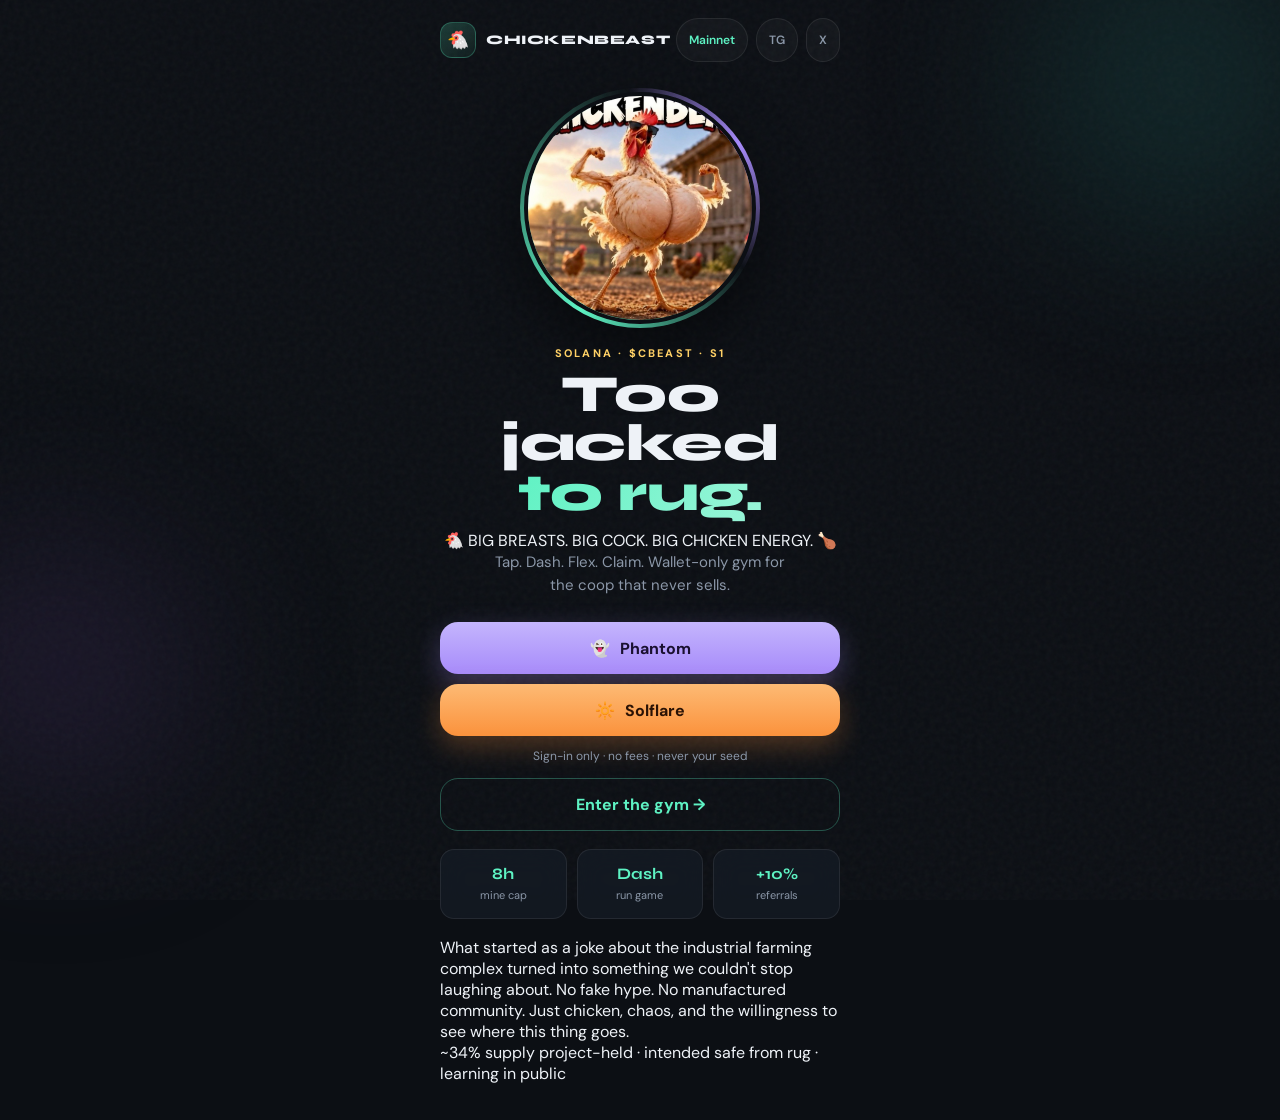
==== commit c1cf72e9: "v5: final branding, Beast Dash runner, roadmap, real community links, manifesto" ====
--- a/index.html
+++ b/index.html
@@ -4,17 +4,16 @@
   <meta charset="UTF-8" />
   <meta name="viewport" content="width=device-width, initial-scale=1, maximum-scale=1, user-scalable=no, viewport-fit=cover" />
   <title>CHICKENBEAST — Too Jacked To Rug</title>
-  <meta name="theme-color" content="#0c0f14" />
+  <meta name="theme-color" content="#0a0c10" />
   <meta name="apple-mobile-web-app-capable" content="yes" />
   <meta name="apple-mobile-web-app-status-bar-style" content="black-translucent" />
   <meta name="mobile-web-app-capable" content="yes" />
-  <meta name="format-detection" content="telephone=no" />
+  <meta name="description" content="Big breasts. Big cock. Big chicken energy. Wallet-only tap-to-earn on Solana. Too jacked to rug." />
   <script src="https://telegram.org/js/telegram-web-app.js"></script>
   <link rel="preconnect" href="https://fonts.googleapis.com" />
   <link rel="preconnect" href="https://fonts.gstatic.com" crossorigin />
-  <link href="https://fonts.googleapis.com/css2?family=DM+Sans:opsz,wght@9..40,400;500;600;700&family=Syne:wght@700;800&display=swap" rel="stylesheet" />
+  <link href="https://fonts.googleapis.com/css2?family=DM+Sans:opsz,wght@9..40,400;500;600;700;800&family=Syne:wght@700;800&display=swap" rel="stylesheet" />
   <link rel="stylesheet" href="styles.css" />
-  <link rel="stylesheet" href="features.css" />
   <link rel="icon" href="data:image/svg+xml,<svg xmlns='http://www.w3.org/2000/svg' viewBox='0 0 100 100'><text y='.9em' font-size='90'>🐔</text></svg>" />
 </head>
 <body class="booting">
@@ -23,6 +22,7 @@
   <div class="orb orb-b"></div>
   <canvas id="confetti" class="confetti-cv"></canvas>
 
+  <!-- LANDING -->
   <div id="landing" class="landing">
     <header class="l-top">
       <div class="mark">
@@ -30,48 +30,59 @@
         <span class="mark-text">CHICKENBEAST</span>
       </div>
       <div class="chips">
-        <span class="chip">Mainnet</span>
-        <a class="chip ghost" href="https://t.me/chickenbeastbot" target="_blank" rel="noopener">Bot</a>
-        <a class="chip ghost" href="https://t.me/+sndtBvs3zHNkMGJk" target="_blank" rel="noopener">Channel</a>
+        <span class="chip live">Mainnet</span>
+        <a class="chip ghost" href="https://t.me/ChickenBeast" target="_blank" rel="noopener">TG</a>
+        <a class="chip ghost" href="https://x.com/ChickenBeastX" target="_blank" rel="noopener">X</a>
       </div>
     </header>
+
     <div class="hero-block">
       <div class="hero-ring skel">
-        <img src="chickenbeast.jpg" alt="ChickenBeast" class="hero-img" draggable="false" onload="this.parentElement.classList.remove('skel')" />
+        <img src="chickenbeast.jpg" alt="ChickenBeast — Too Jacked To Rug" class="hero-img" draggable="false" onload="this.parentElement.classList.remove('skel')" />
       </div>
       <p class="eyebrow">SOLANA · $CBEAST · S1</p>
       <h1 class="display">Too jacked<br/><em>to rug.</em></h1>
-      <p class="lede">Tap. Flex. Claim. Wallet-only gym for the coop that never sells.</p>
+      <p class="tagline">🐔 BIG BREASTS. BIG COCK. BIG CHICKEN ENERGY. 🍗</p>
+      <p class="lede">Tap. Dash. Flex. Claim. Wallet-only gym for the coop that never sells.</p>
     </div>
+
     <div class="cta-stack">
       <button class="cta cta-phantom" id="btnPhantom"><span>👻</span> Phantom</button>
       <button class="cta cta-solflare" id="btnSolflare"><span>🔆</span> Solflare</button>
       <p class="fine">Sign-in only · no fees · never your seed</p>
       <button class="cta cta-line" id="btnEnterApp">Enter the gym →</button>
     </div>
+
     <div class="feature-row">
       <div class="feat"><b>8h</b><span>mine cap</span></div>
-      <div class="feat"><b>Tap</b><span>bonus pts</span></div>
+      <div class="feat"><b>Dash</b><span>run game</span></div>
       <div class="feat"><b>+10%</b><span>referrals</span></div>
     </div>
+
+    <div class="manifesto-card">
+      <p>What started as a joke about the industrial farming complex turned into something we couldn't stop laughing about. No fake hype. No manufactured community. Just chicken, chaos, and the willingness to see where this thing goes.</p>
+      <p class="manifesto-foot">~34% supply project-held · intended safe from rug · learning in public</p>
+    </div>
   </div>
 
+  <!-- APP -->
   <div id="app" class="app hidden">
     <header class="bar">
       <div class="mark sm">
         <span class="mark-icon">🐔</span>
         <div>
           <div class="mark-text">CHICKENBEAST</div>
-          <div class="bar-sub"><span id="onlineCount">1,284</span> online</div>
+          <div class="bar-sub"><span id="onlineCount">1,847</span> online</div>
         </div>
       </div>
       <div class="bar-actions">
-        <button class="pill-btn" id="soundBtn" aria-label="Sound" title="Sound">🔊</button>
+        <button class="pill-btn" id="soundBtn" aria-label="Sound">🔊</button>
         <button class="pill-btn" id="walletChip" aria-label="Wallet">◎</button>
       </div>
     </header>
 
     <main class="views">
+      <!-- HOME / GYM -->
       <section class="view active" id="screen-home">
         <div class="score">
           <span class="score-label">Beast Points</span>
@@ -82,25 +93,29 @@
             <span class="tag badge" id="seasonBadge">S1 · Rookie</span>
           </div>
         </div>
+
         <div class="arena">
           <button type="button" class="beast skel" id="tapArea" aria-label="Tap to flex">
             <img src="chickenbeast.jpg" alt="" class="beast-img" draggable="false" onload="this.parentElement.classList.remove('skel')" />
             <span class="ripple"></span>
             <span class="float-num" id="tapFeedback">+1</span>
           </button>
-          <p class="arena-hint">Hold the flex</p>
-        </div>
+          <p class="arena-hint">Hold the flex · tap for BP</p>
+        </div>
+
         <div class="grid-4">
           <div class="tile"><span>Tap</span><strong id="tapPower">+1</strong></div>
           <div class="tile"><span>Stamina</span><strong id="staminaText">1000</strong></div>
           <div class="tile"><span>Rank</span><strong id="rankName">Scrawny</strong></div>
           <div class="tile"><span>Streak</span><strong id="streak">0</strong></div>
         </div>
+
         <div class="panel">
           <div class="panel-row"><span id="rankFull">Scrawny Chick</span><span id="rankProgress">0 / 10k</span></div>
           <div class="track"><i id="rankBar" style="width:0%"></i></div>
           <p class="panel-note">Next · <span id="nextRank">Barnyard Broiler</span></p>
         </div>
+
         <div class="panel">
           <div class="panel-row"><span>Passive incubation</span><span class="tag">8h cap</span></div>
           <div class="track"><i id="passiveBar" style="width:0%"></i></div>
@@ -109,20 +124,50 @@
             <button class="btn" id="collectBtn">Collect</button>
           </div>
         </div>
+
         <div class="panel">
           <div class="panel-row"><span>Stamina</span><span id="staminaFull">1000 / 1000</span></div>
           <div class="track mint"><i id="staminaBar" style="width:100%"></i></div>
         </div>
+
         <div class="panel">
           <div class="panel-row"><span>🔥 Cluck-in streak</span><span class="tag" id="dailyStreakLabel">0 days</span></div>
           <div class="streak-cal" id="streakCal"></div>
         </div>
+
         <div class="panel">
           <div class="panel-row"><span>🎯 Daily missions</span><span class="tag soft" id="missionProgress">0/3</span></div>
           <div id="missionsList" class="missions"></div>
         </div>
       </section>
 
+      <!-- BEAST DASH -->
+      <section class="view" id="screen-run">
+        <h2 class="view-title">Beast Dash</h2>
+        <p class="view-sub">Endless run · jump obstacles · earn BP</p>
+        <div class="run-wrap">
+          <canvas id="runCanvas" width="360" height="480"></canvas>
+          <div id="runOverlay" class="run-overlay">
+            <div class="run-start" id="runStartUI">
+              <p class="run-title">🐔 BEAST DASH</p>
+              <p class="run-desc">Tap or space to jump. Collect corn. Avoid fences.</p>
+              <button class="btn wide" id="runStartBtn">Start run</button>
+            </div>
+            <div class="run-over hidden" id="runOverUI">
+              <p class="run-title">Run over</p>
+              <p class="run-score">Score <span id="runFinalScore">0</span></p>
+              <p class="run-bp">+<span id="runBpEarned">0</span> BP</p>
+              <button class="btn wide" id="runRetryBtn">Run again</button>
+            </div>
+          </div>
+        </div>
+        <div class="panel">
+          <div class="panel-row"><span>Best score</span><strong id="runBest">0</strong></div>
+          <div class="panel-row"><span>Total dash BP</span><strong id="runTotalBp">0</strong></div>
+        </div>
+      </section>
+
+      <!-- BOOSTS -->
       <section class="view" id="screen-boosts">
         <h2 class="view-title">Stack</h2>
         <p class="view-sub">Upgrades need a connected wallet.</p>
@@ -143,33 +188,34 @@
         </div>
       </section>
 
+      <!-- FRIENDS / COMMUNITY -->
       <section class="view" id="screen-friends">
         <h2 class="view-title">Coop</h2>
         <p class="view-sub">Referrals · leaderboard · community</p>
+
         <div class="panel center">
-          <p class="score-label">Referral</p>
-          <div class="ref" id="refCode">Connect wallet</div>
-          <div class="row-gap">
-            <button class="btn" id="copyRef">Copy</button>
+          <p class="view-sub tight">Your referral link</p>
+          <code class="ref-code" id="refLink">—</code>
+          <div class="grid-2 tight" style="margin-top:10px">
+            <button class="btn" id="copyRef">Copy link</button>
             <button class="btn ghost" id="shareRef">Share</button>
-            <button class="btn ghost" id="shareCardBtn">Card</button>
-          </div>
-        </div>
-        <div class="grid-2">
-          <div class="tile tall"><span>Friends</span><strong id="friendCount">0</strong></div>
-          <div class="tile tall"><span>Earned</span><strong id="refEarned">0 BP</strong></div>
-        </div>
-        <div class="panel">
-          <div class="panel-row"><span>📢 Channel</span><span class="tag soft">Official</span></div>
-          <p class="view-sub tight">News, drops, and coop updates.</p>
-          <a class="btn wide" href="https://t.me/+sndtBvs3zHNkMGJk" target="_blank" rel="noopener" style="text-align:center;text-decoration:none;display:block;line-height:1.2;padding-top:13px">Join Chicken Beast</a>
-        </div>
-        <div class="panel">
-          <div class="panel-row"><span>💬 Public group</span><span class="tag soft">Soon</span></div>
-          <p class="view-sub tight">Member chat — create a group &amp; add the bot, then we link it here.</p>
-          <button class="btn wide ghost" id="joinGroupBtn" disabled>Join coop (coming)</button>
-        </div>
-        <h3 class="board-title">Leaderboard</h3>
+          </div>
+          <p class="fine" style="margin-top:8px">Earn <b>10%</b> of friends' tap gains</p>
+        </div>
+
+        <div class="panel">
+          <div class="panel-row"><span>📢 Telegram</span><span class="tag soft">Official</span></div>
+          <a class="btn wide" href="https://t.me/ChickenBeast" target="_blank" rel="noopener">Join @ChickenBeast</a>
+        </div>
+        <div class="panel">
+          <div class="panel-row"><span>🐦 X / Twitter</span></div>
+          <a class="btn wide ghost" href="https://x.com/ChickenBeastX" target="_blank" rel="noopener">@ChickenBeastX</a>
+        </div>
+        <div class="panel">
+          <div class="panel-row"><span>🤖 Bot</span></div>
+          <a class="btn wide ghost" href="https://t.me/chickenbeastbot" target="_blank" rel="noopener">@chickenbeastbot</a>
+        </div>
+
         <div class="tabs">
           <button class="tab active" data-board="all">All-time</button>
           <button class="tab" data-board="week">This week</button>
@@ -184,6 +230,7 @@
         <div class="board" id="leaderboard"></div>
       </section>
 
+      <!-- WALLET + ROADMAP + ABOUT -->
       <section class="view" id="screen-wallet">
         <h2 class="view-title">Wallet</h2>
         <p class="view-sub">Phantom or Solflare · mainnet</p>
@@ -214,13 +261,55 @@
           <div class="kv"><span>Mined</span><b id="detailMined">0 BP</b></div>
           <div class="kv"><span>Wallet</span><b id="detailUser">—</b></div>
         </div>
+
+        <h2 class="view-title" style="margin-top:20px">Roadmap</h2>
+        <div class="roadmap">
+          <div class="rm-item done">
+            <span class="rm-dot"></span>
+            <div>
+              <strong>S1 · Hatch</strong>
+              <p>Tap-to-earn · passive mine · wallet sign-in · daily missions · Beast Dash</p>
+            </div>
+          </div>
+          <div class="rm-item">
+            <span class="rm-dot"></span>
+            <div>
+              <strong>S2 · Flex</strong>
+              <p>On-chain claim program · referral rewards live · community challenges</p>
+            </div>
+          </div>
+          <div class="rm-item">
+            <span class="rm-dot"></span>
+            <div>
+              <strong>S3 · Coop</strong>
+              <p>Leaderboard seasons · NFT badges · more mini-games · meme contests</p>
+            </div>
+          </div>
+          <div class="rm-item">
+            <span class="rm-dot"></span>
+            <div>
+              <strong>S4 · Legend</strong>
+              <p>Governance experiments · treasury transparency · whatever the coop builds next</p>
+            </div>
+          </div>
+        </div>
+
+        <h2 class="view-title" style="margin-top:20px">Why this chicken</h2>
+        <div class="panel about">
+          <p>🐔 BIG BREASTS. BIG COCK. BIG CHICKEN ENERGY. 🍗</p>
+          <p>What started as a joke about the industrial farming complex turned into something we couldn't stop laughing about. Chicken breasts, drumsticks, wings, thighs… there's a whole menu of possibilities.</p>
+          <p>Right now: no elaborate promises. Just an idea, a sense of humor, and organic growth. No fake hype. No manufactured community.</p>
+          <p>~34% of supply is project-controlled and intended to stay safe from a rug. Locking or burning may be considered. This is an experiment — learning in public.</p>
+          <p class="fine">No guarantees. No unnecessary hype. Just chicken, chaos, and community. 🐔🔥</p>
+        </div>
       </section>
     </main>
 
     <nav class="dock">
       <button class="dock-item active" data-screen="home"><span>🏋️</span>Gym</button>
+      <button class="dock-item" data-screen="run"><span>🏃</span>Dash</button>
       <button class="dock-item" data-screen="boosts"><span>💊</span>Boosts</button>
-      <button class="dock-item" data-screen="friends"><span>🐥</span>Friends</button>
+      <button class="dock-item" data-screen="friends"><span>🐥</span>Coop</button>
       <button class="dock-item" data-screen="wallet"><span>💼</span>Wallet</button>
     </nav>
   </div>
@@ -228,4 +317,4 @@
   <div id="toast" class="toast hidden" role="status"></div>
   <script src="app.js"></script>
 </body>
-</html>
+</html>
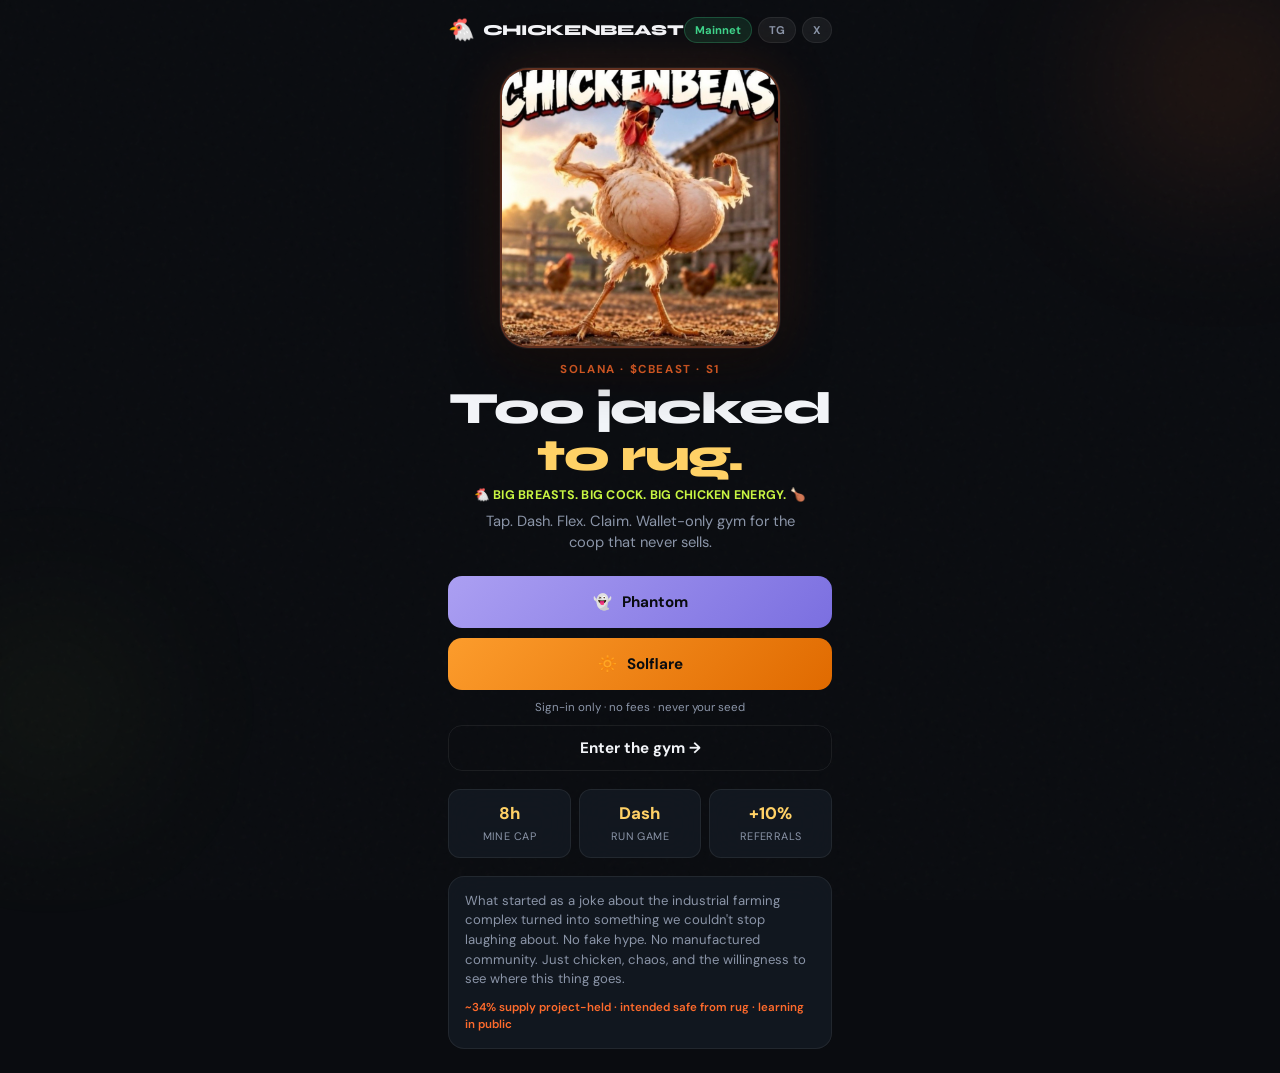
==== commit 2222dbc4: "Add 'share your gym card' buttons for Telegram and X using existing refCode" ====
--- a/index.html
+++ b/index.html
@@ -200,6 +200,11 @@
             <button class="btn" id="copyRef">Copy link</button>
             <button class="btn ghost" id="shareRef">Share</button>
           </div>
+          <p class="view-sub tight" style="margin-top:12px">Share your gym card</p>
+          <div class="grid-2 tight share-card" style="margin-top:6px">
+            <button class="btn" id="shareCardTg" aria-label="Share your gym card on Telegram">📢 Telegram</button>
+            <button class="btn ghost" id="shareCardX" aria-label="Share your gym card on X">🐦 Post on X</button>
+          </div>
           <p class="fine" style="margin-top:8px">Earn <b>10%</b> of friends' tap gains</p>
         </div>
 
--- a/styles.css
+++ b/styles.css
@@ -1,23 +1,399 @@
-:root{--ink:#0c0f14;--ink-2:#12171f;--panel:rgba(22,28,38,.72);--line:rgba(255,255,255,.08);--text:#eef2f7;--mute:#8b97a8;--mint:#5ef2c3;--mint-dim:#2dd4a8;--coral:#ff7a6b;--sun:#ffd166;--phantom:#a78bfa;--solflare:#fb923c;--radius:20px;--radius-sm:14px;--dock:72px;--font:"DM Sans",system-ui,sans-serif;--display:"Syne",system-ui,sans-serif}*,*::before,*::after{box-sizing:border-box;margin:0;padding:0}html,body{height:100%}html{-webkit-text-size-adjust:100%}body{font-family:var(--font);color:var(--text);background:var(--ink);overflow-x:hidden;-webkit-font-smoothing:antialiased;overscroll-behavior:none;min-height:100dvh;min-height:-webkit-fill-available;touch-action:manipulation}body.tg-webapp{padding-top:env(safe-area-inset-top);padding-bottom:env(safe-area-inset-bottom)}body.picker-open{overflow:hidden}body.booting .landing,body.booting .app{opacity:0}body.booting .landing{animation:bootReveal .01s ease .8s forwards}@keyframes bootReveal{to{opacity:1}}.landing,.app{transition:opacity .35s ease}.hidden{display:none!important}.noise{pointer-events:none;position:fixed;inset:0;z-index:0;opacity:.04;background-image:url("data:image/svg+xml,%3Csvg viewBox='0 0 200 200' xmlns='http://www.w3.org/2000/svg'%3E%3Cfilter id='n'%3E%3CfeTurbulence type='fractalNoise' baseFrequency='0.85' numOctaves='4' stitchTiles='stitch'/%3E%3C/filter%3E%3Crect width='100%25' height='100%25' filter='url(%23n)'/%3E%3C/svg%3E")}.orb{pointer-events:none;position:fixed;border-radius:50%;filter:blur(80px);z-index:0;opacity:.35}.orb-a{width:320px;height:320px;top:-80px;right:-60px;background:#1a4d4a}.orb-b{width:280px;height:280px;bottom:10%;left:-80px;background:#3b2a55}.landing{position:relative;z-index:1;min-height:100dvh;max-width:440px;margin:0 auto;padding:18px 20px 36px;display:flex;flex-direction:column;gap:18px;overflow-y:auto;-webkit-overflow-scrolling:touch}.l-top{display:flex;align-items:center;justify-content:space-between}.mark{display:flex;align-items:center;gap:10px}.mark.sm{gap:8px}.mark-icon{width:36px;height:36px;border-radius:12px;display:grid;place-items:center;background:linear-gradient(145deg,rgba(94,242,195,.2),rgba(94,242,195,.05));border:1px solid rgba(94,242,195,.25);font-size:18px}.mark-text{font-family:var(--display);font-weight:800;font-size:13px;letter-spacing:.6px}.chips{display:flex;gap:8px;flex-wrap:wrap;justify-content:flex-end}.chip{font-size:12px;font-weight:600;padding:7px 12px;border-radius:999px;border:1px solid var(--line);background:rgba(255,255,255,.03);color:var(--mint);text-decoration:none;min-height:44px;display:inline-flex;align-items:center}.chip.ghost{color:var(--mute)}.hero-block{text-align:center;margin-top:8px}.hero-ring{width:min(240px,68vw);aspect-ratio:1;margin:0 auto 18px;border-radius:50%;padding:4px;background:conic-gradient(from 210deg,var(--mint),transparent 40%,var(--phantom),transparent 75%,var(--mint));box-shadow:0 24px 60px rgba(0,0,0,.45);animation:spinGlow 12s linear infinite}@keyframes spinGlow{to{filter:hue-rotate(25deg)}}.hero-img{width:100%;height:100%;object-fit:cover;border-radius:50%;border:4px solid var(--ink);display:block;background:var(--ink-2)}.eyebrow{font-size:11px;font-weight:700;letter-spacing:2.2px;color:var(--sun);margin-bottom:10px}.display{font-family:var(--display);font-weight:800;font-size:clamp(40px,12vw,52px);line-height:.95;letter-spacing:-.5px;margin-bottom:12px}.display em{font-style:normal;background:linear-gradient(120deg,var(--mint),#9af5d8);-webkit-background-clip:text;background-clip:text;color:transparent}.lede{color:var(--mute);font-size:15px;line-height:1.5;max-width:300px;margin:0 auto}.cta-stack{display:flex;flex-direction:column;gap:10px;margin-top:8px}.cta{width:100%;border:none;cursor:pointer;border-radius:18px;padding:15px 18px;font-family:var(--font);font-size:16px;font-weight:700;display:flex;align-items:center;justify-content:center;gap:10px;transition:transform .12s;min-height:52px}.cta:active{transform:scale(.98)}.cta-phantom{background:linear-gradient(180deg,#c4b5fd,var(--phantom));color:#1a1030;box-shadow:0 10px 28px rgba(167,139,250,.3)}.cta-solflare{background:linear-gradient(180deg,#fdba74,var(--solflare));color:#2a1205;box-shadow:0 10px 28px rgba(251,146,60,.28)}.cta-line{background:transparent;color:var(--mint);border:1px solid rgba(94,242,195,.3)}.fine{text-align:center;font-size:12px;color:var(--mute);margin:2px 0 4px}.feature-row{display:grid;grid-template-columns:1fr 1fr 1fr;gap:10px;margin-top:auto}.feat{background:var(--panel);backdrop-filter:blur(12px);border:1px solid var(--line);border-radius:var(--radius-sm);padding:14px 8px;text-align:center}.feat b{display:block;font-family:var(--display);font-size:16px;color:var(--mint)}.feat span{font-size:11px;color:var(--mute)}.app{position:relative;z-index:1;height:100dvh;max-width:440px;margin:0 auto;display:flex;flex-direction:column}.bar{display:flex;align-items:center;justify-content:space-between;padding:14px 16px;flex-shrink:0}.bar-sub{font-size:11px;color:var(--mute)}.pill-btn{width:44px;height:44px;border-radius:14px;border:1px solid var(--line);background:var(--panel);color:var(--mint);font-size:16px;cursor:pointer;min-height:44px}.views{flex:1;overflow-y:auto;overflow-x:hidden;padding:0 16px calc(var(--dock) + 16px);-webkit-overflow-scrolling:touch}.view{display:none;animation:up .28s ease}.view.active{display:block}@keyframes up{from{opacity:0;transform:translateY(10px)}to{opacity:1;transform:none}}.view-title{font-family:var(--display);font-size:26px;font-weight:800;margin:6px 0 4px}.view-sub{color:var(--mute);font-size:14px;margin-bottom:16px}.view-sub.tight{margin-bottom:8px;font-size:13px}.score{text-align:center;padding:10px 0 6px}.score-label{font-size:11px;font-weight:700;letter-spacing:1.4px;text-transform:uppercase;color:var(--mute)}.score-val{font-family:var(--display);font-weight:800;font-size:52px;line-height:1.05;letter-spacing:-1px;background:linear-gradient(180deg,#fff,var(--mint));-webkit-background-clip:text;background-clip:text;color:transparent;margin:4px 0 10px}.score-val.sm{font-size:40px}.score-meta{display:flex;justify-content:center;gap:8px;flex-wrap:wrap}.tag{font-size:12px;font-weight:600;padding:5px 11px;border-radius:999px;background:rgba(94,242,195,.12);color:var(--mint);border:1px solid rgba(94,242,195,.2)}.tag.soft{background:rgba(255,255,255,.04);border-color:var(--line);color:var(--mute)}.arena{display:flex;flex-direction:column;align-items:center;padding:10px 0 14px}.beast{position:relative;width:min(210px,56vw);aspect-ratio:1;border:none;background:none;cursor:pointer;padding:0;border-radius:50%;-webkit-tap-highlight-color:transparent;touch-action:manipulation;min-height:44px}.beast-img{width:100%;height:100%;object-fit:cover;border-radius:50%;border:3px solid rgba(94,242,195,.55);box-shadow:0 0 0 8px rgba(94,242,195,.08),0 18px 40px rgba(0,0,0,.4);transition:transform .08s ease;background:var(--ink-2)}.beast:active .beast-img{transform:scale(.93)}.ripple{position:absolute;inset:-6px;border-radius:50%;border:2px solid transparent;pointer-events:none}.beast:active .ripple{border-color:var(--mint);animation:ring .4s ease-out}@keyframes ring{from{transform:scale(.95);opacity:1}to{transform:scale(1.12);opacity:0}}.float-num{position:absolute;top:38%;left:50%;transform:translate(-50%,-50%) scale(0);font-family:var(--display);font-size:28px;font-weight:800;color:var(--mint);pointer-events:none;opacity:0;text-shadow:0 2px 12px rgba(0,0,0,.6)}.float-num.pop{animation:pop .55s ease-out forwards}@keyframes pop{0%{opacity:1;transform:translate(-50%,-50%) scale(.5)}55%{opacity:1;transform:translate(-50%,-95%) scale(1.1)}100%{opacity:0;transform:translate(-50%,-130%) scale(1)}}.arena-hint{margin-top:12px;font-size:11px;font-weight:700;letter-spacing:2px;text-transform:uppercase;color:var(--mute)}.grid-4{display:grid;grid-template-columns:repeat(4,1fr);gap:8px;margin-bottom:12px}.grid-2{display:grid;grid-template-columns:1fr 1fr;gap:10px;margin-bottom:12px}.grid-2.tight{margin:12px 0}.tile{background:var(--panel);border:1px solid var(--line);border-radius:var(--radius-sm);padding:12px 8px;text-align:center;backdrop-filter:blur(10px)}.tile.tall{padding:18px 10px}.tile span{display:block;font-size:10px;color:var(--mute);letter-spacing:.4px;margin-bottom:3px}.tile strong{font-size:15px;font-weight:700;color:var(--mint)}.tile.tall strong{font-size:22px}.panel{background:var(--panel);border:1px solid var(--line);border-radius:var(--radius);padding:14px 16px;margin-bottom:12px;backdrop-filter:blur(12px)}.panel.accent{border-color:rgba(255,122,107,.3);background:linear-gradient(135deg,rgba(255,122,107,.1),var(--panel))}.panel.claim{border-color:rgba(94,242,195,.25)}.panel.center{text-align:center}.panel-row{display:flex;justify-content:space-between;align-items:center;font-size:13px;color:var(--mute);margin-bottom:8px}.panel-row.end{margin-bottom:0;margin-top:10px;color:var(--text)}.panel-note{font-size:12px;color:var(--mute);margin-top:6px}.big{font-family:var(--display);font-size:18px;color:var(--text)}.track{height:7px;border-radius:999px;background:rgba(255,255,255,.06);overflow:hidden}.track i{display:block;height:100%;border-radius:999px;background:linear-gradient(90deg,var(--mint-dim),var(--mint));transition:width .3s ease}.track.mint i{background:linear-gradient(90deg,#14b8a6,var(--mint))}.btn{font-family:var(--font);font-weight:700;font-size:14px;border:none;cursor:pointer;border-radius:12px;padding:10px 16px;background:var(--mint);color:#0a1412;transition:transform .12s,opacity .15s;min-height:44px}.btn:active{transform:scale(.97)}.btn:disabled{opacity:.4;cursor:not-allowed}.btn.ghost{background:transparent;color:var(--text);border:1px solid var(--line)}.btn.wide{width:100%;padding:13px;margin-top:4px}.btn.sm{padding:8px 12px;font-size:12px}.row-gap{display:flex;gap:10px;justify-content:center;margin-top:12px}.stack{display:flex;flex-direction:column;gap:10px;margin-bottom:12px}.upgrade{background:var(--panel);border:1px solid var(--line);border-radius:var(--radius);padding:14px 16px}.upgrade-top{display:flex;justify-content:space-between;align-items:center;margin-bottom:4px}.upgrade-name{font-weight:700}.upgrade-lvl{font-size:11px;color:var(--mute);background:rgba(255,255,255,.05);padding:3px 8px;border-radius:999px}.upgrade-desc{font-size:12px;color:var(--mute);margin-bottom:4px}.upgrade-effect{font-size:13px;color:var(--mint);font-weight:600;margin-bottom:10px}.ref{font-family:var(--display);font-size:22px;font-weight:800;color:var(--mint);margin:8px 0 4px;word-break:break-all}.status{display:flex;align-items:center;gap:8px;font-size:14px;margin-bottom:12px}.dot{width:8px;height:8px;border-radius:50%;display:inline-block}.dot.on{background:var(--mint);box-shadow:0 0 8px var(--mint)}.dot.off{background:#64748b}.unit{text-align:center;color:var(--mute);font-size:13px;margin-bottom:8px}.ca{margin-top:14px;padding:12px;border-radius:var(--radius-sm);background:rgba(0,0,0,.25);display:flex;flex-direction:column;gap:6px}.ca span{font-size:11px;color:var(--mute);letter-spacing:.5px}.ca code{font-size:12px;word-break:break-all}.kv{display:flex;justify-content:space-between;font-size:13px;padding:8px 0;border-bottom:1px solid var(--line)}.kv:last-child{border-bottom:none}.kv span{color:var(--mute)}.dock{position:fixed;bottom:0;left:50%;transform:translateX(-50%);width:100%;max-width:440px;height:calc(var(--dock) + env(safe-area-inset-bottom,0px));padding-bottom:env(safe-area-inset-bottom,0px);background:rgba(12,15,20,.88);backdrop-filter:blur(18px);border-top:1px solid var(--line);display:flex;z-index:50;box-shadow:0 -12px 40px rgba(0,0,0,.35)}.dock-item{flex:1;border:none;background:none;cursor:pointer;display:flex;flex-direction:column;align-items:center;justify-content:center;gap:3px;color:var(--mute);font-family:var(--font);font-size:11px;font-weight:600;padding:8px 0;transition:color .15s;min-height:52px}.dock-item span{font-size:20px;line-height:1}.dock-item.active{color:var(--mint)}.dock-item.active span{transform:translateY(-1px)}.toast{position:fixed;z-index:100;bottom:calc(var(--dock) + 18px + env(safe-area-inset-bottom,0px));left:50%;transform:translateX(-50%);background:var(--ink-2);border:1px solid var(--line);color:var(--text);padding:12px 18px;border-radius:999px;font-size:13px;font-weight:500;max-width:90%;text-align:center;box-shadow:0 12px 40px rgba(0,0,0,.45);transition:opacity .25s,transform .25s}.toast.hidden{opacity:0;pointer-events:none;transform:translateX(-50%) translateY(10px)}.toast.ok{border-color:rgba(94,242,195,.35)}.toast.err{border-color:rgba(255,122,107,.4);color:#fecaca}.picker-overlay{position:fixed;inset:0;z-index:200;background:rgba(0,0,0,.7);display:flex;align-items:flex-end;justify-content:center;opacity:0;pointer-events:none;transition:opacity .2s}.picker-overlay.open{opacity:1;pointer-events:auto}.picker-sheet{width:100%;max-width:440px;background:var(--ink-2);border-radius:22px 22px 0 0;border:1px solid var(--line);border-bottom:none;padding:22px 18px calc(22px + env(safe-area-inset-bottom,0px));transform:translateY(16px);transition:transform .2s}.picker-overlay.open .picker-sheet{transform:none}.picker-title{font-family:var(--display);font-size:20px;font-weight:800;margin-bottom:4px}.picker-sub{font-size:13px;color:var(--mute);margin-bottom:16px}.picker-btn{width:100%;display:flex;align-items:center;gap:12px;padding:14px 16px;margin-bottom:10px;border-radius:14px;border:1px solid var(--line);background:rgba(255,255,255,.04);color:var(--text);font-family:var(--font);font-size:16px;font-weight:600;cursor:pointer;min-height:48px}.picker-cancel{width:100%;margin-top:4px;padding:12px;border:none;background:transparent;color:var(--mute);font-family:var(--font);font-size:14px;cursor:pointer;min-height:44px}.board-title{font-family:var(--display);font-size:18px;font-weight:800;margin:8px 0 4px}.board{display:flex;flex-direction:column;gap:8px;margin-bottom:12px}.lb-row{display:grid;grid-template-columns:36px 1fr auto;align-items:center;gap:10px;padding:12px 14px;background:var(--panel);border:1px solid var(--line);border-radius:var(--radius-sm);backdrop-filter:blur(10px)}.lb-row.you{border-color:rgba(94,242,195,.35);background:linear-gradient(135deg,rgba(94,242,195,.1),var(--panel))}.lb-row.top1{border-color:rgba(255,209,102,.4)}.lb-row.top2{border-color:rgba(200,210,220,.25)}.lb-row.top3{border-color:rgba(255,122,107,.3)}.lb-pos{font-family:var(--display);font-weight:800;font-size:14px;color:var(--mute);text-align:center}.lb-row.top1 .lb-pos{color:var(--sun)}.lb-row.top2 .lb-pos{color:#cbd5e1}.lb-row.top3 .lb-pos{color:var(--coral)}.lb-name{font-size:14px;font-weight:600;overflow:hidden;text-overflow:ellipsis;white-space:nowrap}.lb-bp{font-size:13px;font-weight:700;color:var(--mint);white-space:nowrap}.board-you{margin-bottom:8px;padding:0;overflow:hidden}.board-you .lb-row{border:none;background:transparent}@media (max-height:700px){.hero-ring{width:min(180px,52vw);margin-bottom:10px}.display{font-size:clamp(32px,10vw,40px);margin-bottom:8px}.lede{font-size:14px}.landing{padding:12px 16px 24px;gap:12px}.score-val{font-size:42px}.beast{width:min(170px,48vw)}}@media (max-width:360px){.grid-4{gap:6px}.tile{padding:10px 4px}.tile strong{font-size:13px}.mark-text{font-size:12px}}@media (prefers-reduced-motion:reduce){*,*::before,*::after{animation-duration:.01ms!important;transition-duration:.01ms!important}.hero-ring{animation:none}}
-.bar-actions{display:flex;gap:8px;align-items:center}
-.tag.badge{background:rgba(255,209,102,.12);border-color:rgba(255,209,102,.35);color:var(--sun)}
-.skel{background:linear-gradient(90deg,rgba(255,255,255,.04),rgba(255,255,255,.1),rgba(255,255,255,.04));background-size:200% 100%;animation:shimmer 1.2s ease infinite}
-@keyframes shimmer{0%{background-position:200% 0}100%{background-position:-200% 0}}
-.streak-cal{display:grid;grid-template-columns:repeat(7,1fr);gap:6px;margin-top:4px}
-.day{aspect-ratio:1;border-radius:10px;border:1px solid var(--line);background:rgba(255,255,255,.03);display:flex;flex-direction:column;align-items:center;justify-content:center;font-size:10px;color:var(--mute);font-weight:600}
-.day .d{font-size:9px;opacity:.7}
-.day.on{background:rgba(94,242,195,.15);border-color:rgba(94,242,195,.4);color:var(--mint)}
-.day.today{box-shadow:0 0 0 1px var(--mint)}
-.missions{display:flex;flex-direction:column;gap:8px;margin-top:6px}
-.mission{display:grid;grid-template-columns:1fr auto;gap:8px;align-items:center;padding:10px 12px;border-radius:var(--radius-sm);border:1px solid var(--line);background:rgba(0,0,0,.15)}
-.mission.done{border-color:rgba(94,242,195,.3)}
-.mission .m-title{font-size:13px;font-weight:600}
-.mission .m-sub{font-size:11px;color:var(--mute);margin-top:2px}
-.mission .m-btn{font-size:12px;font-weight:700;padding:8px 12px;border-radius:10px;border:none;cursor:pointer;background:var(--mint);color:#0a1412;min-height:36px}
-.mission .m-btn:disabled{opacity:.4;cursor:default}
-.mission .m-btn.claimable{background:var(--sun);color:#1a1200}
-.tabs{display:flex;gap:8px;margin-bottom:10px}
-.tab{flex:1;padding:10px;border-radius:12px;border:1px solid var(--line);background:transparent;color:var(--mute);font-family:var(--font);font-weight:700;font-size:13px;cursor:pointer;min-height:40px}
-.tab.active{background:rgba(94,242,195,.12);border-color:rgba(94,242,195,.35);color:var(--mint)}
-.claim-note{margin-top:8px;font-size:11px}
-.confetti-cv{position:fixed;inset:0;z-index:90;pointer-events:none;width:100%;height:100%}
+:root {
+  --bg: #0a0c10;
+  --bg2: #0f131a;
+  --card: rgba(22, 28, 38, 0.72);
+  --card-border: rgba(255, 255, 255, 0.07);
+  --text: #f2f4f8;
+  --muted: #8b95a8;
+  --accent: #ff6b2c;
+  --accent2: #ffd166;
+  --mint: #3dd68c;
+  --pink: #ff4d8d;
+  --lime: #c8f542;
+  --glass: blur(18px);
+  --radius: 16px;
+  --dock-h: 68px;
+  --safe-b: env(safe-area-inset-bottom, 0px);
+  --font: "DM Sans", system-ui, sans-serif;
+  --display: "Syne", "DM Sans", system-ui, sans-serif;
+}
+
+*, *::before, *::after { box-sizing: border-box; margin: 0; padding: 0; }
+html, body { height: 100%; }
+body {
+  font-family: var(--font);
+  background: var(--bg);
+  color: var(--text);
+  overflow-x: hidden;
+  -webkit-tap-highlight-color: transparent;
+  user-select: none;
+}
+body.booting { opacity: 0; }
+body.ready { opacity: 1; transition: opacity 0.35s ease; }
+
+.noise {
+  position: fixed; inset: 0; pointer-events: none; z-index: 0;
+  background-image: url("data:image/svg+xml,%3Csvg viewBox='0 0 200 200' xmlns='http://www.w3.org/2000/svg'%3E%3Cfilter id='n'%3E%3CfeTurbulence type='fractalNoise' baseFrequency='0.85' numOctaves='4' stitchTiles='stitch'/%3E%3C/filter%3E%3Crect width='100%25' height='100%25' filter='url(%23n)' opacity='0.04'/%3E%3C/svg%3E");
+  opacity: 0.5;
+}
+.orb {
+  position: fixed; border-radius: 50%; filter: blur(80px); pointer-events: none; z-index: 0;
+}
+.orb-a { width: 280px; height: 280px; background: radial-gradient(circle, rgba(255,107,44,0.22), transparent 70%); top: -60px; right: -80px; }
+.orb-b { width: 220px; height: 220px; background: radial-gradient(circle, rgba(200,245,66,0.12), transparent 70%); bottom: 80px; left: -60px; }
+.confetti-cv { position: fixed; inset: 0; pointer-events: none; z-index: 999; }
+
+/* LANDING */
+.landing {
+  position: relative; z-index: 1;
+  min-height: 100dvh;
+  padding: 16px 18px calc(24px + var(--safe-b));
+  display: flex; flex-direction: column; gap: 18px;
+}
+.l-top { display: flex; align-items: center; justify-content: space-between; }
+.mark { display: flex; align-items: center; gap: 8px; font-weight: 800; letter-spacing: -0.02em; }
+.mark-icon { font-size: 1.35rem; }
+.mark-text { font-family: var(--display); font-size: 0.95rem; font-weight: 800; }
+.mark.sm .mark-text { font-size: 0.82rem; }
+.mark.sm { gap: 6px; }
+.chips { display: flex; gap: 6px; }
+.chip {
+  font-size: 0.7rem; font-weight: 700; padding: 5px 10px; border-radius: 999px;
+  background: rgba(255,255,255,0.06); border: 1px solid var(--card-border); color: var(--muted);
+  text-decoration: none;
+}
+.chip.live { background: rgba(61,214,140,0.12); color: var(--mint); border-color: rgba(61,214,140,0.25); }
+.chip.ghost:active { transform: scale(0.96); }
+
+.hero-block { text-align: center; margin-top: 6px; }
+.hero-ring {
+  width: min(72vw, 280px); aspect-ratio: 1; margin: 0 auto 14px;
+  border-radius: 28px; overflow: hidden;
+  border: 2px solid rgba(255,107,44,0.35);
+  box-shadow: 0 0 0 1px rgba(255,255,255,0.05), 0 20px 50px rgba(0,0,0,0.45), 0 0 60px rgba(255,107,44,0.15);
+  background: var(--bg2);
+  position: relative;
+}
+.hero-ring.skel::after {
+  content: ""; position: absolute; inset: 0;
+  background: linear-gradient(110deg, transparent 30%, rgba(255,255,255,0.06) 50%, transparent 70%);
+  animation: shimmer 1.4s infinite;
+}
+.hero-img { width: 100%; height: 100%; object-fit: cover; display: block; }
+@keyframes shimmer { 0% { transform: translateX(-100%); } 100% { transform: translateX(100%); } }
+
+.eyebrow {
+  font-size: 0.72rem; font-weight: 700; letter-spacing: 0.14em; text-transform: uppercase;
+  color: var(--accent); margin-bottom: 8px;
+}
+.display {
+  font-family: var(--display); font-weight: 800; font-size: clamp(2.1rem, 9vw, 2.8rem);
+  line-height: 1.05; letter-spacing: -0.03em; margin-bottom: 8px;
+}
+.display em { font-style: normal; color: var(--accent2); }
+.tagline {
+  font-size: 0.78rem; font-weight: 700; color: var(--lime); letter-spacing: 0.02em;
+  margin-bottom: 8px;
+}
+.lede { color: var(--muted); font-size: 0.92rem; line-height: 1.45; max-width: 320px; margin: 0 auto; }
+
+.cta-stack { display: flex; flex-direction: column; gap: 10px; margin-top: 4px; }
+.cta {
+  display: flex; align-items: center; justify-content: center; gap: 10px;
+  height: 52px; border-radius: 14px; border: none; font-family: inherit;
+  font-weight: 700; font-size: 0.95rem; cursor: pointer;
+  transition: transform 0.15s, box-shadow 0.15s;
+}
+.cta:active { transform: scale(0.97); }
+.cta-phantom { background: linear-gradient(135deg, #ab9ff2, #7b6fe0); color: #0a0c10; }
+.cta-solflare { background: linear-gradient(135deg, #fc9c2c, #e06a00); color: #0a0c10; }
+.cta-line {
+  background: transparent; color: var(--text);
+  border: 1px solid var(--card-border); height: 46px;
+}
+.fine { text-align: center; font-size: 0.72rem; color: var(--muted); }
+
+.feature-row {
+  display: grid; grid-template-columns: repeat(3, 1fr); gap: 8px;
+}
+.feat {
+  background: var(--card); border: 1px solid var(--card-border); border-radius: 12px;
+  padding: 12px 8px; text-align: center; backdrop-filter: var(--glass);
+}
+.feat b { display: block; font-size: 1.05rem; font-weight: 800; color: var(--accent2); }
+.feat span { font-size: 0.68rem; color: var(--muted); text-transform: uppercase; letter-spacing: 0.04em; }
+
+.manifesto-card {
+  background: var(--card); border: 1px solid var(--card-border); border-radius: var(--radius);
+  padding: 14px 16px; backdrop-filter: var(--glass);
+  font-size: 0.82rem; line-height: 1.5; color: var(--muted);
+}
+.manifesto-foot { margin-top: 10px; font-size: 0.72rem; color: var(--accent); font-weight: 600; }
+
+/* APP SHELL */
+.app {
+  position: relative; z-index: 1;
+  min-height: 100dvh;
+  display: flex; flex-direction: column;
+  padding-bottom: calc(var(--dock-h) + var(--safe-b));
+}
+.app.hidden, .landing.hidden { display: none !important; }
+
+.bar {
+  position: sticky; top: 0; z-index: 50;
+  display: flex; align-items: center; justify-content: space-between;
+  padding: 12px 16px; background: rgba(10,12,16,0.85); backdrop-filter: blur(16px);
+  border-bottom: 1px solid var(--card-border);
+}
+.bar-sub { font-size: 0.68rem; color: var(--muted); font-weight: 500; }
+.bar-actions { display: flex; gap: 8px; }
+.pill-btn {
+  width: 38px; height: 38px; border-radius: 12px; border: 1px solid var(--card-border);
+  background: var(--card); color: var(--text); font-size: 1rem; cursor: pointer;
+}
+
+.views { flex: 1; padding: 12px 16px 20px; overflow-y: auto; -webkit-overflow-scrolling: touch; }
+.view { display: none; animation: fadeIn 0.25s ease; }
+.view.active { display: block; }
+@keyframes fadeIn { from { opacity: 0; transform: translateY(6px); } to { opacity: 1; transform: none; } }
+
+.view-title { font-family: var(--display); font-size: 1.35rem; font-weight: 800; letter-spacing: -0.02em; }
+.view-sub { color: var(--muted); font-size: 0.85rem; margin: 4px 0 14px; }
+.view-sub.tight { margin: 2px 0 0; font-size: 0.8rem; }
+
+/* SCORE + ARENA */
+.score { text-align: center; margin-bottom: 8px; }
+.score-label { font-size: 0.72rem; font-weight: 600; color: var(--muted); text-transform: uppercase; letter-spacing: 0.08em; }
+.score-val {
+  font-family: var(--display); font-size: 2.6rem; font-weight: 800; letter-spacing: -0.03em;
+  background: linear-gradient(180deg, #fff, #c8d0e0); -webkit-background-clip: text; -webkit-text-fill-color: transparent;
+}
+.score-val.sm { font-size: 1.8rem; }
+.score-meta { display: flex; justify-content: center; gap: 6px; flex-wrap: wrap; margin-top: 4px; }
+.tag {
+  font-size: 0.68rem; font-weight: 700; padding: 4px 9px; border-radius: 999px;
+  background: rgba(255,107,44,0.15); color: var(--accent); border: 1px solid rgba(255,107,44,0.25);
+}
+.tag.soft { background: rgba(255,255,255,0.06); color: var(--muted); border-color: var(--card-border); }
+.tag.badge { background: rgba(200,245,66,0.12); color: var(--lime); border-color: rgba(200,245,66,0.25); }
+
+.arena { display: flex; flex-direction: column; align-items: center; margin: 10px 0 14px; }
+.beast {
+  position: relative; width: min(58vw, 220px); aspect-ratio: 1; border: none; padding: 0;
+  border-radius: 24px; overflow: hidden; cursor: pointer; background: var(--bg2);
+  border: 2px solid rgba(255,107,44,0.3);
+  box-shadow: 0 12px 40px rgba(0,0,0,0.4), 0 0 40px rgba(255,107,44,0.12);
+  transition: transform 0.08s;
+}
+.beast:active { transform: scale(0.94); }
+.beast.skel::after {
+  content: ""; position: absolute; inset: 0;
+  background: linear-gradient(110deg, transparent 30%, rgba(255,255,255,0.05) 50%, transparent 70%);
+  animation: shimmer 1.4s infinite;
+}
+.beast-img { width: 100%; height: 100%; object-fit: cover; display: block; pointer-events: none; }
+.ripple {
+  position: absolute; inset: 0; border-radius: inherit; pointer-events: none;
+  background: radial-gradient(circle at center, rgba(255,209,102,0.35), transparent 60%);
+  opacity: 0; transition: opacity 0.15s;
+}
+.beast.hit .ripple { opacity: 1; }
+.float-num {
+  position: absolute; left: 50%; top: 20%; transform: translateX(-50%);
+  font-weight: 800; font-size: 1.2rem; color: var(--accent2); opacity: 0; pointer-events: none;
+}
+.float-num.show { animation: floatUp 0.6s ease forwards; }
+@keyframes floatUp {
+  0% { opacity: 1; transform: translate(-50%, 0); }
+  100% { opacity: 0; transform: translate(-50%, -40px); }
+}
+.arena-hint { font-size: 0.75rem; color: var(--muted); margin-top: 10px; }
+
+.grid-4 { display: grid; grid-template-columns: repeat(4, 1fr); gap: 8px; margin-bottom: 12px; }
+.grid-2 { display: grid; grid-template-columns: 1fr 1fr; gap: 8px; }
+.grid-2.tight { gap: 8px; }
+.tile {
+  background: var(--card); border: 1px solid var(--card-border); border-radius: 12px;
+  padding: 10px 6px; text-align: center; backdrop-filter: var(--glass);
+}
+.tile span { display: block; font-size: 0.65rem; color: var(--muted); margin-bottom: 2px; }
+.tile strong { font-size: 0.9rem; font-weight: 800; }
+
+/* PANELS */
+.panel {
+  background: var(--card); border: 1px solid var(--card-border); border-radius: var(--radius);
+  padding: 14px; margin-bottom: 10px; backdrop-filter: var(--glass);
+}
+.panel.accent { border-color: rgba(255,107,44,0.3); background: rgba(255,107,44,0.06); }
+.panel.center { text-align: center; }
+.panel.claim { text-align: center; }
+.panel.about p { font-size: 0.84rem; line-height: 1.55; color: var(--muted); margin-bottom: 10px; }
+.panel.about p:last-child { margin-bottom: 0; }
+.panel-row { display: flex; align-items: center; justify-content: space-between; gap: 10px; font-size: 0.88rem; }
+.panel-row.end { margin-top: 10px; }
+.panel-note { font-size: 0.75rem; color: var(--muted); margin-top: 6px; }
+.big { font-size: 1.05rem; }
+
+.track {
+  height: 8px; border-radius: 999px; background: rgba(255,255,255,0.06); overflow: hidden; margin-top: 8px;
+}
+.track i {
+  display: block; height: 100%; width: 0%; border-radius: inherit;
+  background: linear-gradient(90deg, var(--accent), var(--accent2));
+  transition: width 0.35s ease;
+}
+.track.mint i { background: linear-gradient(90deg, var(--mint), #7dffb3); }
+
+.btn {
+  border: none; border-radius: 12px; padding: 10px 16px; font-family: inherit;
+  font-weight: 700; font-size: 0.85rem; cursor: pointer;
+  background: linear-gradient(135deg, var(--accent), #ff8a4c); color: #0a0c10;
+  transition: transform 0.12s, opacity 0.12s;
+}
+.btn:active { transform: scale(0.96); }
+.btn:disabled { opacity: 0.45; pointer-events: none; }
+.btn.wide { width: 100%; padding: 13px; font-size: 0.92rem; }
+.btn.ghost {
+  background: transparent; color: var(--text); border: 1px solid var(--card-border);
+}
+.btn.sm { padding: 6px 10px; font-size: 0.75rem; border-radius: 8px; }
+
+/* MISSIONS + STREAK */
+.missions { display: flex; flex-direction: column; gap: 8px; margin-top: 10px; }
+.mission {
+  display: flex; align-items: center; justify-content: space-between; gap: 10px;
+  padding: 10px 12px; border-radius: 12px; background: rgba(0,0,0,0.2); border: 1px solid var(--card-border);
+  font-size: 0.82rem;
+}
+.mission.done { opacity: 0.55; }
+.mission strong { color: var(--accent2); font-size: 0.78rem; }
+.streak-cal { display: flex; gap: 5px; margin-top: 10px; flex-wrap: wrap; }
+.streak-day {
+  width: 28px; height: 28px; border-radius: 8px; font-size: 0.65rem; font-weight: 700;
+  display: flex; align-items: center; justify-content: center;
+  background: rgba(255,255,255,0.04); border: 1px solid var(--card-border); color: var(--muted);
+}
+.streak-day.on { background: rgba(255,107,44,0.2); border-color: rgba(255,107,44,0.4); color: var(--accent2); }
+.streak-day.today { box-shadow: 0 0 0 2px var(--accent); }
+
+/* STACK / UPGRADES */
+.stack { display: flex; flex-direction: column; gap: 8px; margin-bottom: 10px; }
+.upgrade {
+  display: flex; align-items: center; justify-content: space-between; gap: 12px;
+  padding: 14px; border-radius: var(--radius); background: var(--card);
+  border: 1px solid var(--card-border); backdrop-filter: var(--glass);
+}
+.upgrade .info { flex: 1; }
+.upgrade .name { font-weight: 700; font-size: 0.92rem; }
+.upgrade .desc { font-size: 0.75rem; color: var(--muted); margin-top: 2px; }
+.upgrade .lvl { font-size: 0.7rem; color: var(--accent2); font-weight: 700; }
+
+/* LEADERBOARD */
+.tabs { display: flex; gap: 6px; margin: 12px 0 8px; }
+.tab {
+  flex: 1; padding: 9px; border-radius: 10px; border: 1px solid var(--card-border);
+  background: transparent; color: var(--muted); font-family: inherit; font-weight: 700; font-size: 0.8rem; cursor: pointer;
+}
+.tab.active { background: rgba(255,107,44,0.15); color: var(--accent); border-color: rgba(255,107,44,0.3); }
+.board { display: flex; flex-direction: column; gap: 4px; }
+.lb-row {
+  display: grid; grid-template-columns: 36px 1fr auto; gap: 8px; align-items: center;
+  padding: 10px 12px; border-radius: 12px; background: rgba(0,0,0,0.18); font-size: 0.85rem;
+}
+.lb-row.you { background: rgba(255,107,44,0.1); border: 1px solid rgba(255,107,44,0.25); }
+.lb-pos { font-weight: 800; color: var(--muted); }
+.lb-bp { font-weight: 800; color: var(--accent2); }
+.ref-code {
+  display: block; word-break: break-all; font-size: 0.72rem; padding: 10px;
+  background: rgba(0,0,0,0.3); border-radius: 10px; color: var(--lime); margin-top: 6px;
+}
+
+/* WALLET */
+.status { display: flex; align-items: center; gap: 8px; font-size: 0.88rem; margin-bottom: 12px; }
+.dot { width: 8px; height: 8px; border-radius: 50%; background: #555; }
+.dot.on { background: var(--mint); box-shadow: 0 0 8px var(--mint); }
+.dot.off { background: #555; }
+.unit { font-size: 0.75rem; color: var(--muted); margin: 2px 0 10px; }
+.claim-note { margin-top: 10px; }
+.ca {
+  display: flex; align-items: center; gap: 8px; margin-top: 12px; padding-top: 12px;
+  border-top: 1px solid var(--card-border); font-size: 0.72rem;
+}
+.ca code { flex: 1; overflow: hidden; text-overflow: ellipsis; white-space: nowrap; color: var(--lime); }
+.kv {
+  display: flex; justify-content: space-between; padding: 8px 0; font-size: 0.85rem;
+  border-bottom: 1px solid rgba(255,255,255,0.04);
+}
+.kv:last-child { border-bottom: none; }
+.kv span { color: var(--muted); }
+
+/* ROADMAP */
+.roadmap { display: flex; flex-direction: column; gap: 0; margin-bottom: 12px; }
+.rm-item {
+  display: flex; gap: 14px; padding: 12px 0; position: relative;
+  border-left: 2px solid rgba(255,255,255,0.08); margin-left: 7px; padding-left: 18px;
+}
+.rm-item:last-child { border-left-color: transparent; }
+.rm-dot {
+  position: absolute; left: -7px; top: 16px; width: 12px; height: 12px; border-radius: 50%;
+  background: var(--bg); border: 2px solid var(--muted);
+}
+.rm-item.done .rm-dot { background: var(--mint); border-color: var(--mint); box-shadow: 0 0 8px var(--mint); }
+.rm-item strong { font-size: 0.9rem; display: block; margin-bottom: 2px; }
+.rm-item p { font-size: 0.78rem; color: var(--muted); line-height: 1.4; }
+
+/* BEAST DASH */
+.run-wrap {
+  position: relative; width: 100%; max-width: 360px; margin: 0 auto 12px;
+  border-radius: 16px; overflow: hidden; border: 1px solid var(--card-border);
+  background: #12161e; aspect-ratio: 360/480;
+}
+#runCanvas { display: block; width: 100%; height: 100%; }
+.run-overlay {
+  position: absolute; inset: 0; display: flex; align-items: center; justify-content: center;
+  background: rgba(10,12,16,0.75); backdrop-filter: blur(6px);
+}
+.run-overlay.hidden { display: none; }
+.run-start, .run-over { text-align: center; padding: 20px; }
+.run-title { font-family: var(--display); font-size: 1.4rem; font-weight: 800; margin-bottom: 8px; }
+.run-desc { font-size: 0.82rem; color: var(--muted); margin-bottom: 16px; max-width: 240px; }
+.run-score { font-size: 1.1rem; font-weight: 700; margin: 8px 0; }
+.run-bp { color: var(--accent2); font-weight: 800; margin-bottom: 14px; }
+
+/* DOCK */
+.dock {
+  position: fixed; bottom: 0; left: 0; right: 0; z-index: 100;
+  height: calc(var(--dock-h) + var(--safe-b));
+  padding: 8px 8px var(--safe-b);
+  display: flex; background: rgba(10,12,16,0.92); backdrop-filter: blur(20px);
+  border-top: 1px solid var(--card-border);
+}
+.dock-item {
+  flex: 1; display: flex; flex-direction: column; align-items: center; justify-content: center;
+  gap: 2px; border: none; background: transparent; color: var(--muted);
+  font-family: inherit; font-size: 0.62rem; font-weight: 700; cursor: pointer;
+  border-radius: 12px; transition: color 0.15s, background 0.15s;
+}
+.dock-item span { font-size: 1.2rem; line-height: 1; }
+.dock-item.active { color: var(--accent); background: rgba(255,107,44,0.1); }
+
+/* TOAST */
+.toast {
+  position: fixed; left: 50%; bottom: calc(var(--dock-h) + var(--safe-b) + 16px);
+  transform: translateX(-50%); z-index: 200;
+  padding: 12px 18px; border-radius: 14px; font-size: 0.85rem; font-weight: 600;
+  background: rgba(22,28,38,0.95); border: 1px solid var(--card-border);
+  box-shadow: 0 12px 40px rgba(0,0,0,0.5); max-width: 90vw; text-align: center;
+}
+.toast.hidden { display: none; }
+.toast.ok { border-color: rgba(61,214,140,0.4); }
+.toast.err { border-color: rgba(255,77,141,0.4); }
+
+/* TG */
+body.tg-webapp .landing { padding-top: max(16px, env(safe-area-inset-top)); }
+body.tg-webapp .bar { padding-top: max(12px, env(safe-area-inset-top)); }
+
+@media (min-width: 480px) {
+  .landing, .views { max-width: 420px; margin: 0 auto; }
+  .dock { max-width: 420px; left: 50%; transform: translateX(-50%); border-radius: 20px 20px 0 0; }
+}
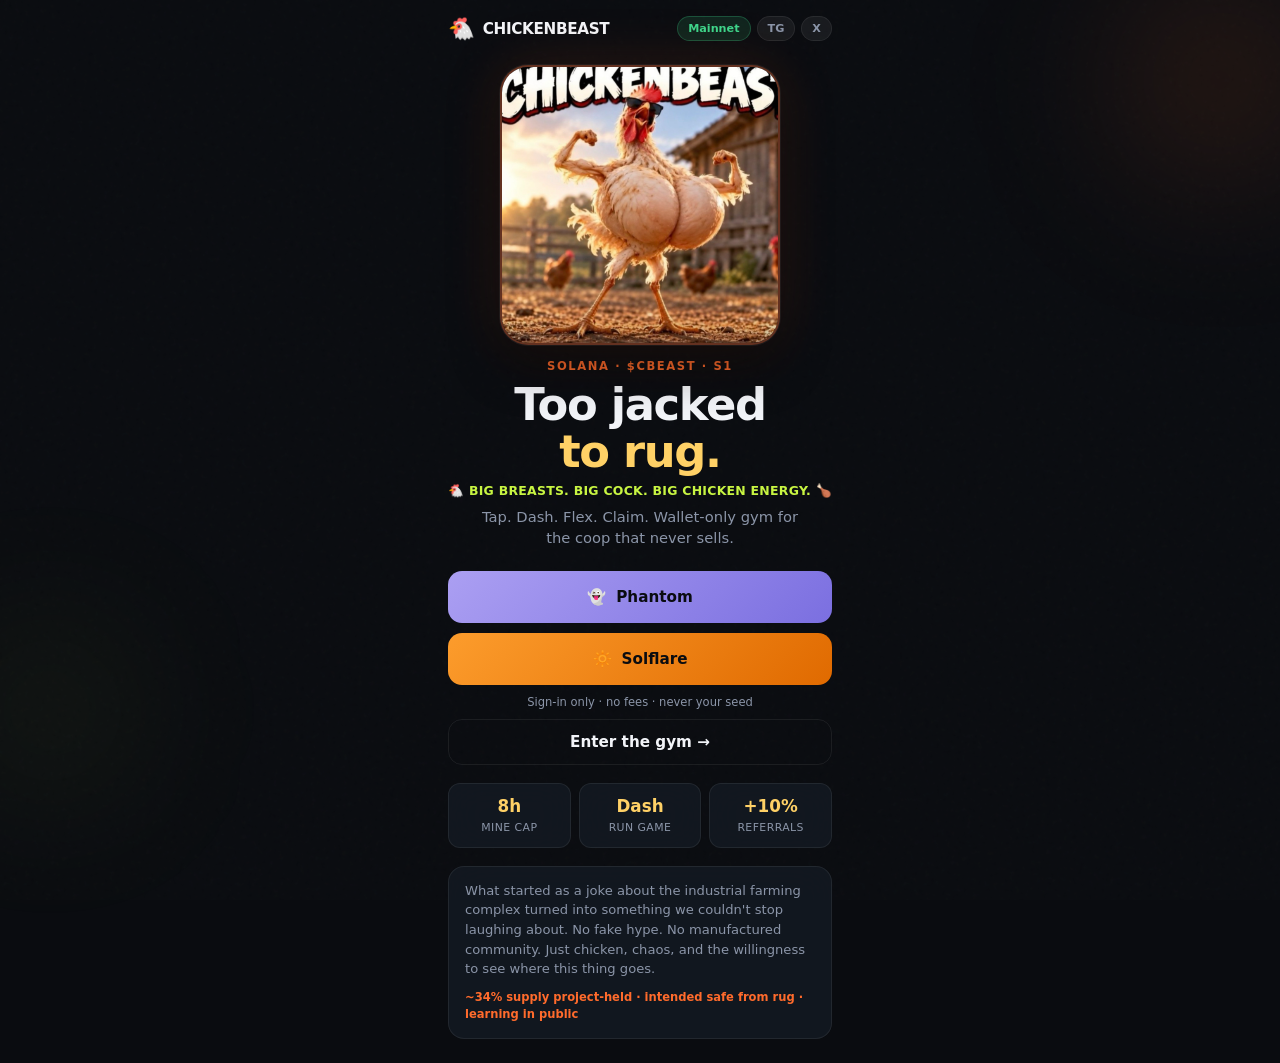
==== commit 354a6794: "Quick wins: meta/OG/Twitter, canonical, sitemap, Solscan CA link, image dims+alt, zoomable viewport," ====
--- a/index.html
+++ b/index.html
@@ -2,13 +2,30 @@
 <html lang="en">
 <head>
   <meta charset="UTF-8" />
-  <meta name="viewport" content="width=device-width, initial-scale=1, maximum-scale=1, user-scalable=no, viewport-fit=cover" />
+  <meta name="viewport" content="width=device-width, initial-scale=1, viewport-fit=cover" />
   <title>CHICKENBEAST — Too Jacked To Rug</title>
   <meta name="theme-color" content="#0a0c10" />
   <meta name="apple-mobile-web-app-capable" content="yes" />
   <meta name="apple-mobile-web-app-status-bar-style" content="black-translucent" />
   <meta name="mobile-web-app-capable" content="yes" />
-  <meta name="description" content="Big breasts. Big cock. Big chicken energy. Wallet-only tap-to-earn on Solana. Too jacked to rug." />
+  <meta name="description" content="ChickenBeast ($CBEAST) is a wallet-only tap-to-earn game on Solana. Tap, dash, flex and claim Beast Points. Too jacked to rug." />
+  <!-- Canonical points at the GitHub Pages URL. Change it (and og:url, og:image, sitemap.xml) if a custom domain is added via CNAME. -->
+  <link rel="canonical" href="https://dev1ishere55-sudo.github.io/chickenbeast-site/" />
+  <meta property="og:type" content="website" />
+  <meta property="og:site_name" content="ChickenBeast" />
+  <meta property="og:title" content="CHICKENBEAST — Too Jacked To Rug" />
+  <meta property="og:description" content="ChickenBeast ($CBEAST) is a wallet-only tap-to-earn game on Solana. Tap, dash, flex and claim Beast Points. Too jacked to rug." />
+  <meta property="og:url" content="https://dev1ishere55-sudo.github.io/chickenbeast-site/" />
+  <meta property="og:image" content="https://dev1ishere55-sudo.github.io/chickenbeast-site/chickenbeast.jpg" />
+  <meta property="og:image:width" content="871" />
+  <meta property="og:image:height" content="882" />
+  <meta property="og:image:alt" content="ChickenBeast, the jacked rooster mascot in sunglasses" />
+  <meta name="twitter:card" content="summary_large_image" />
+  <meta name="twitter:site" content="@ChickenBeastX" />
+  <meta name="twitter:title" content="CHICKENBEAST — Too Jacked To Rug" />
+  <meta name="twitter:description" content="ChickenBeast ($CBEAST) is a wallet-only tap-to-earn game on Solana. Tap, dash, flex and claim Beast Points. Too jacked to rug." />
+  <meta name="twitter:image" content="https://dev1ishere55-sudo.github.io/chickenbeast-site/chickenbeast.jpg" />
+  <meta http-equiv="Content-Security-Policy" content="default-src 'self'; script-src 'self' https://telegram.org; style-src 'self' 'unsafe-inline' https://fonts.googleapis.com; font-src https://fonts.gstatic.com; img-src 'self' data:; connect-src 'self'; frame-src https://telegram.org https://t.me; object-src 'none'; base-uri 'self'; form-action 'self'" />
   <script src="https://telegram.org/js/telegram-web-app.js"></script>
   <link rel="preconnect" href="https://fonts.googleapis.com" />
   <link rel="preconnect" href="https://fonts.gstatic.com" crossorigin />
@@ -38,7 +55,7 @@
 
     <div class="hero-block">
       <div class="hero-ring skel">
-        <img src="chickenbeast.jpg" alt="ChickenBeast — Too Jacked To Rug" class="hero-img" draggable="false" onload="this.parentElement.classList.remove('skel')" />
+        <img src="chickenbeast.jpg" alt="ChickenBeast — Too Jacked To Rug" class="hero-img" width="871" height="882" draggable="false" />
       </div>
       <p class="eyebrow">SOLANA · $CBEAST · S1</p>
       <h1 class="display">Too jacked<br/><em>to rug.</em></h1>
@@ -96,7 +113,7 @@
 
         <div class="arena">
           <button type="button" class="beast skel" id="tapArea" aria-label="Tap to flex">
-            <img src="chickenbeast.jpg" alt="" class="beast-img" draggable="false" onload="this.parentElement.classList.remove('skel')" />
+            <img src="chickenbeast.jpg" alt="Tap ChickenBeast to flex and earn Beast Points" class="beast-img" width="871" height="882" draggable="false" />
             <span class="ripple"></span>
             <span class="float-num" id="tapFeedback">+1</span>
           </button>
@@ -200,11 +217,6 @@
             <button class="btn" id="copyRef">Copy link</button>
             <button class="btn ghost" id="shareRef">Share</button>
           </div>
-          <p class="view-sub tight" style="margin-top:12px">Share your gym card</p>
-          <div class="grid-2 tight share-card" style="margin-top:6px">
-            <button class="btn" id="shareCardTg" aria-label="Share your gym card on Telegram">📢 Telegram</button>
-            <button class="btn ghost" id="shareCardX" aria-label="Share your gym card on X">🐦 Post on X</button>
-          </div>
           <p class="fine" style="margin-top:8px">Earn <b>10%</b> of friends' tap gains</p>
         </div>
 
@@ -258,6 +270,7 @@
             <span>CA</span>
             <code id="ca">GBFHyayakxkcTWUXHEJKTnWY82f5C8MpoRzB6YBopump</code>
             <button class="btn ghost sm" id="copyCa">Copy</button>
+            <a class="btn ghost sm" id="caExplorer" href="https://solscan.io/token/GBFHyayakxkcTWUXHEJKTnWY82f5C8MpoRzB6YBopump" target="_blank" rel="noopener noreferrer" aria-label="View $CBEAST contract on Solscan">Solscan</a>
           </div>
         </div>
         <div class="panel">
